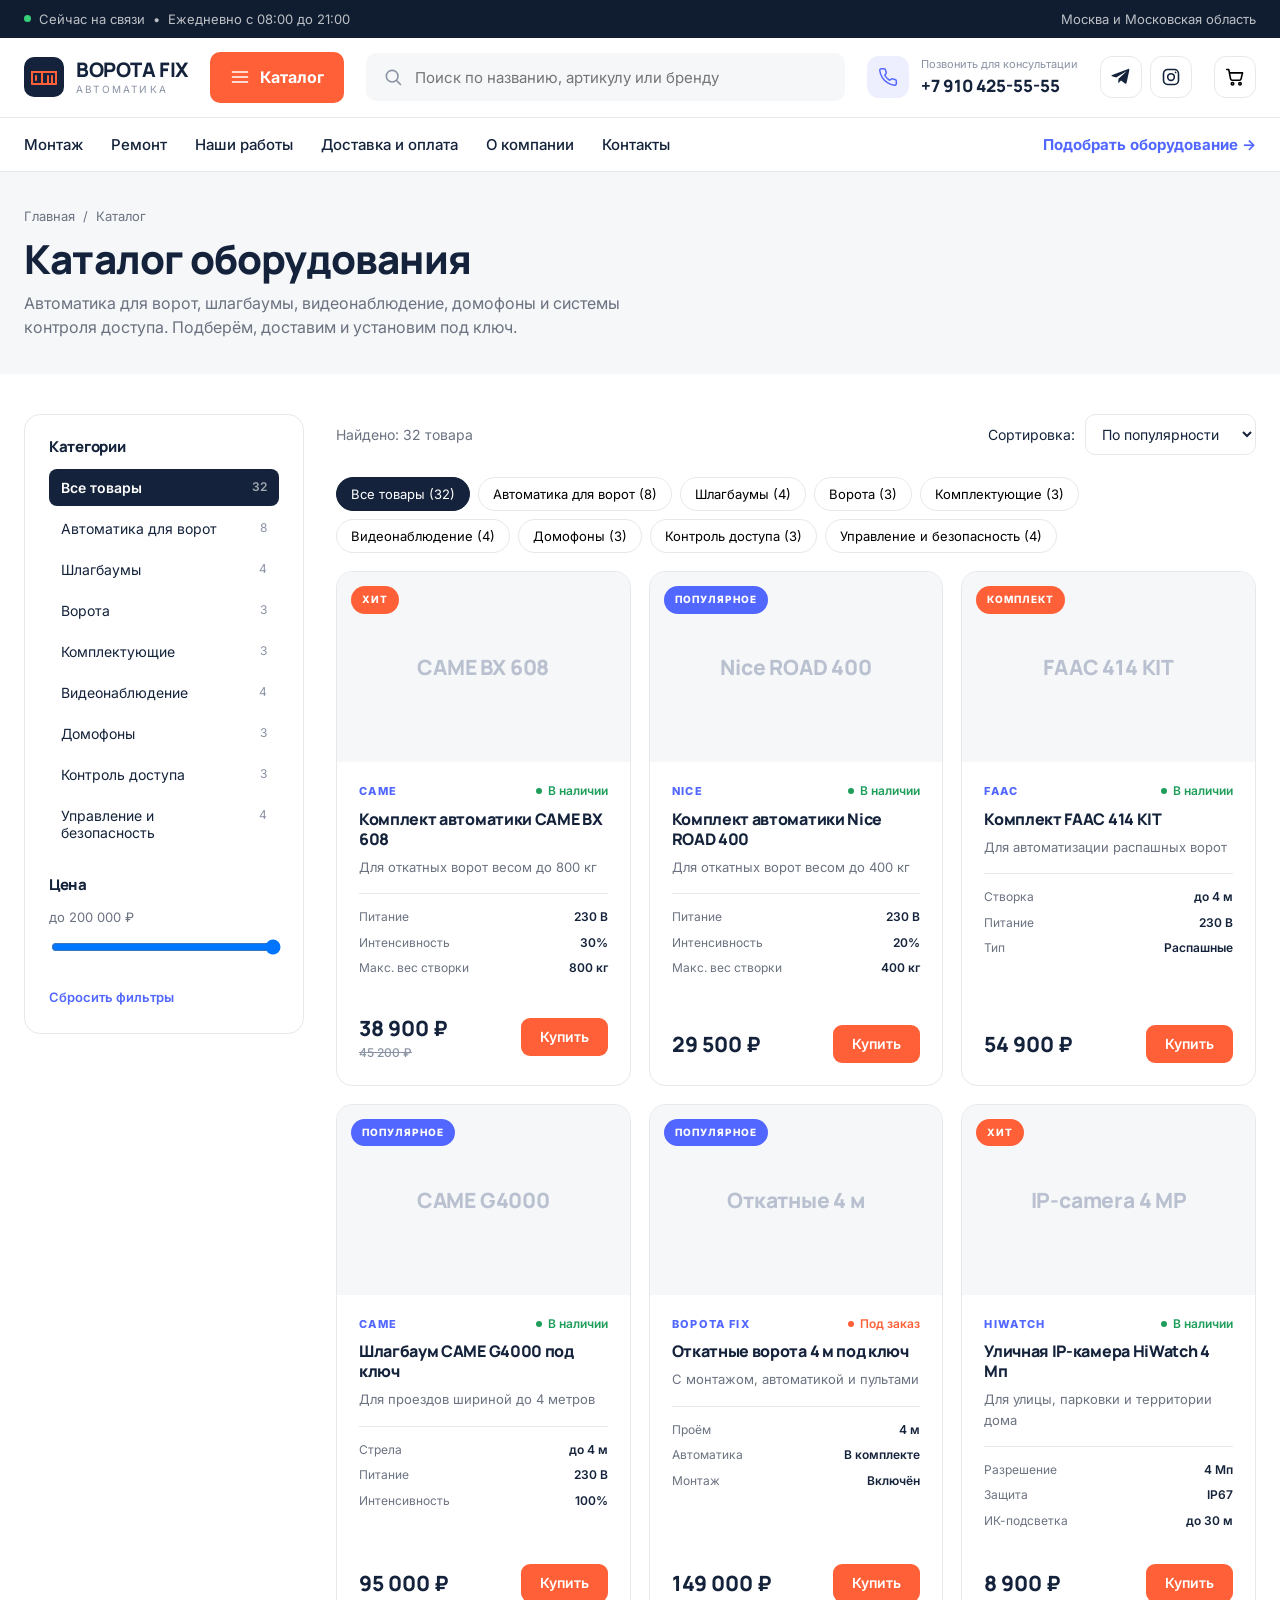
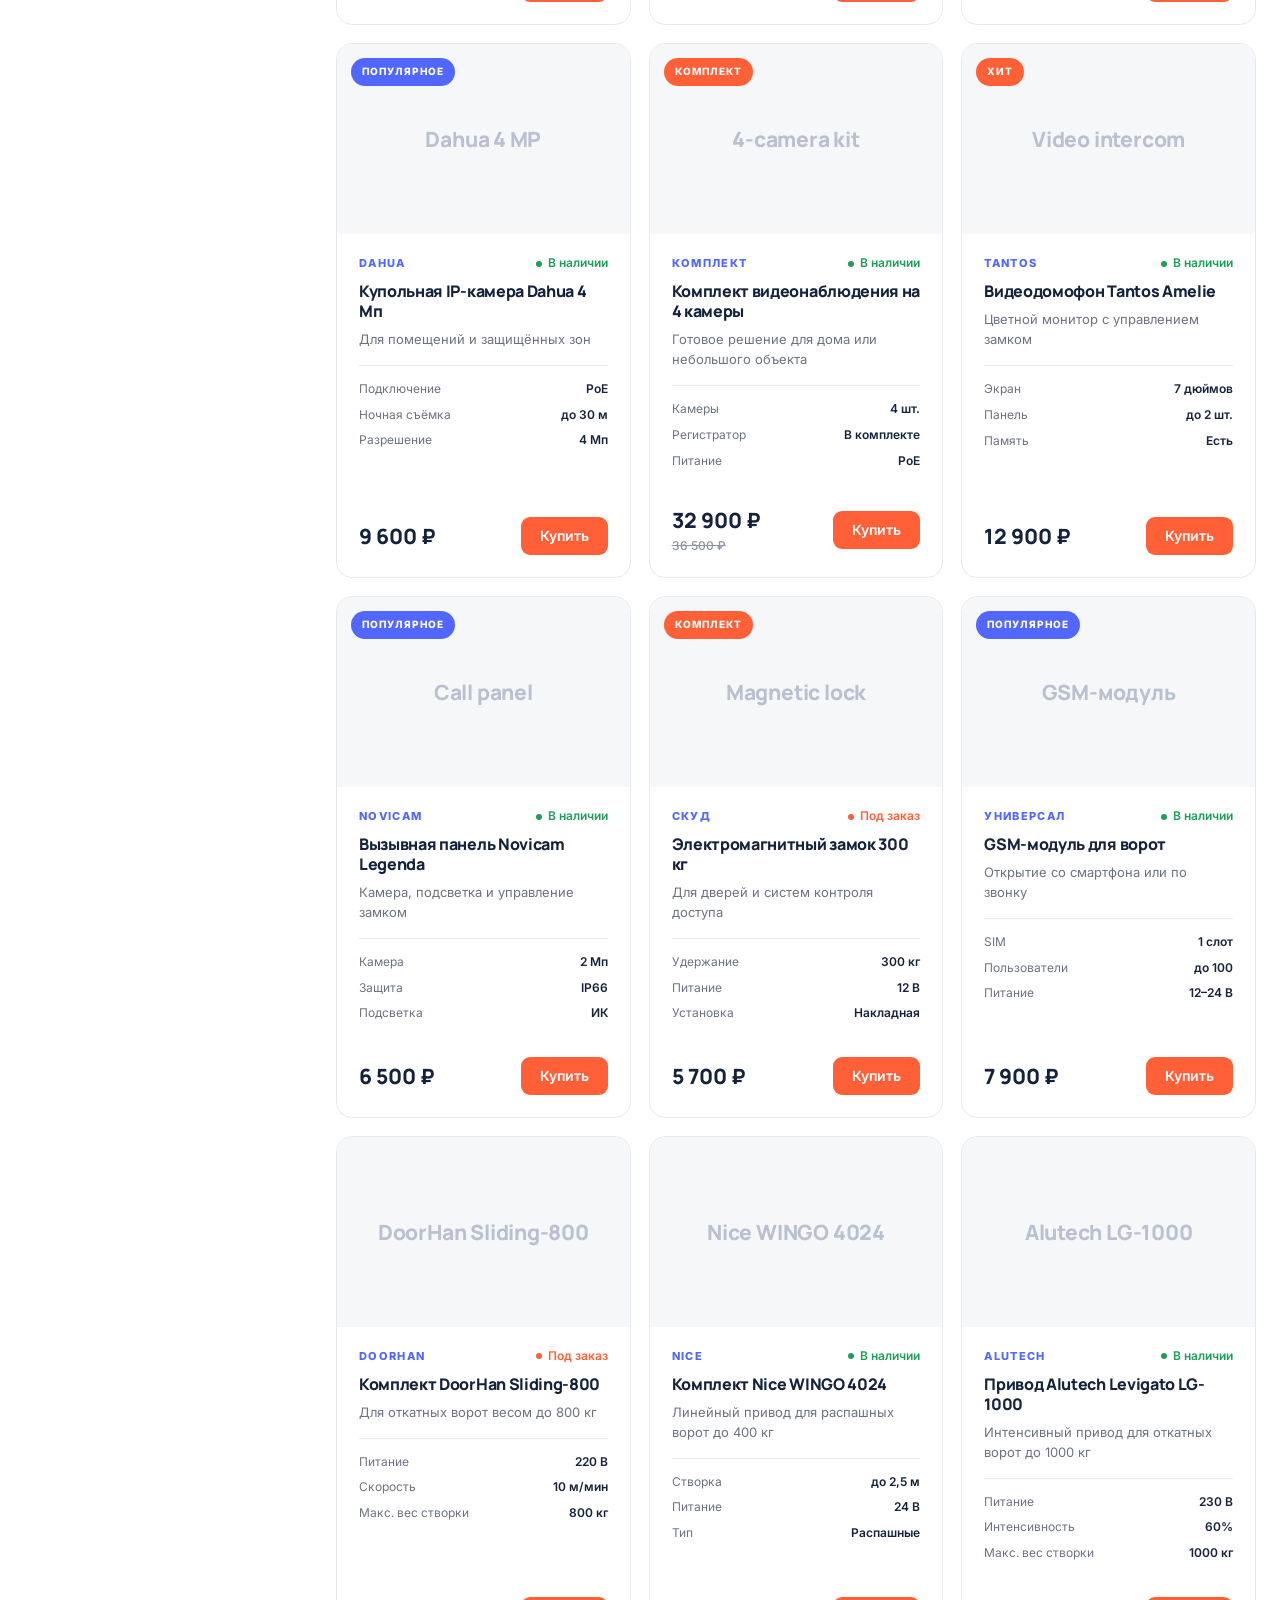
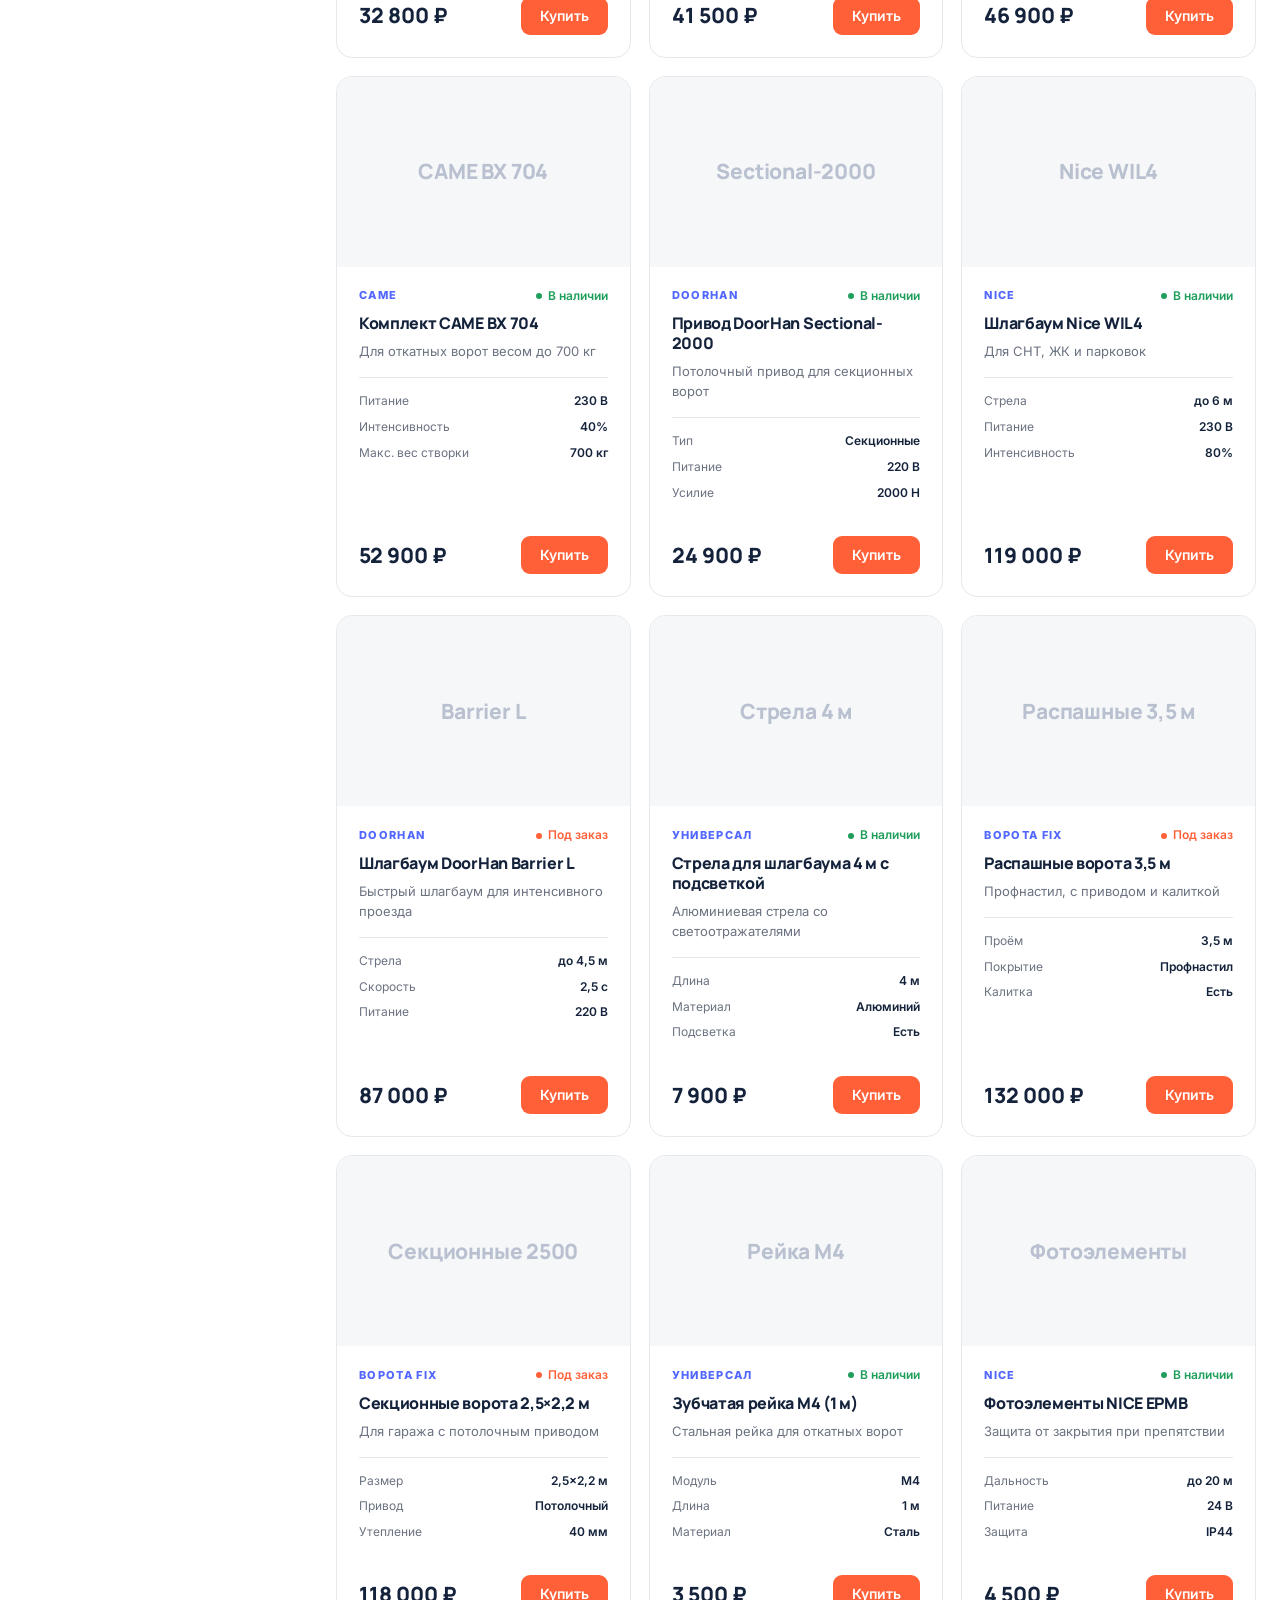
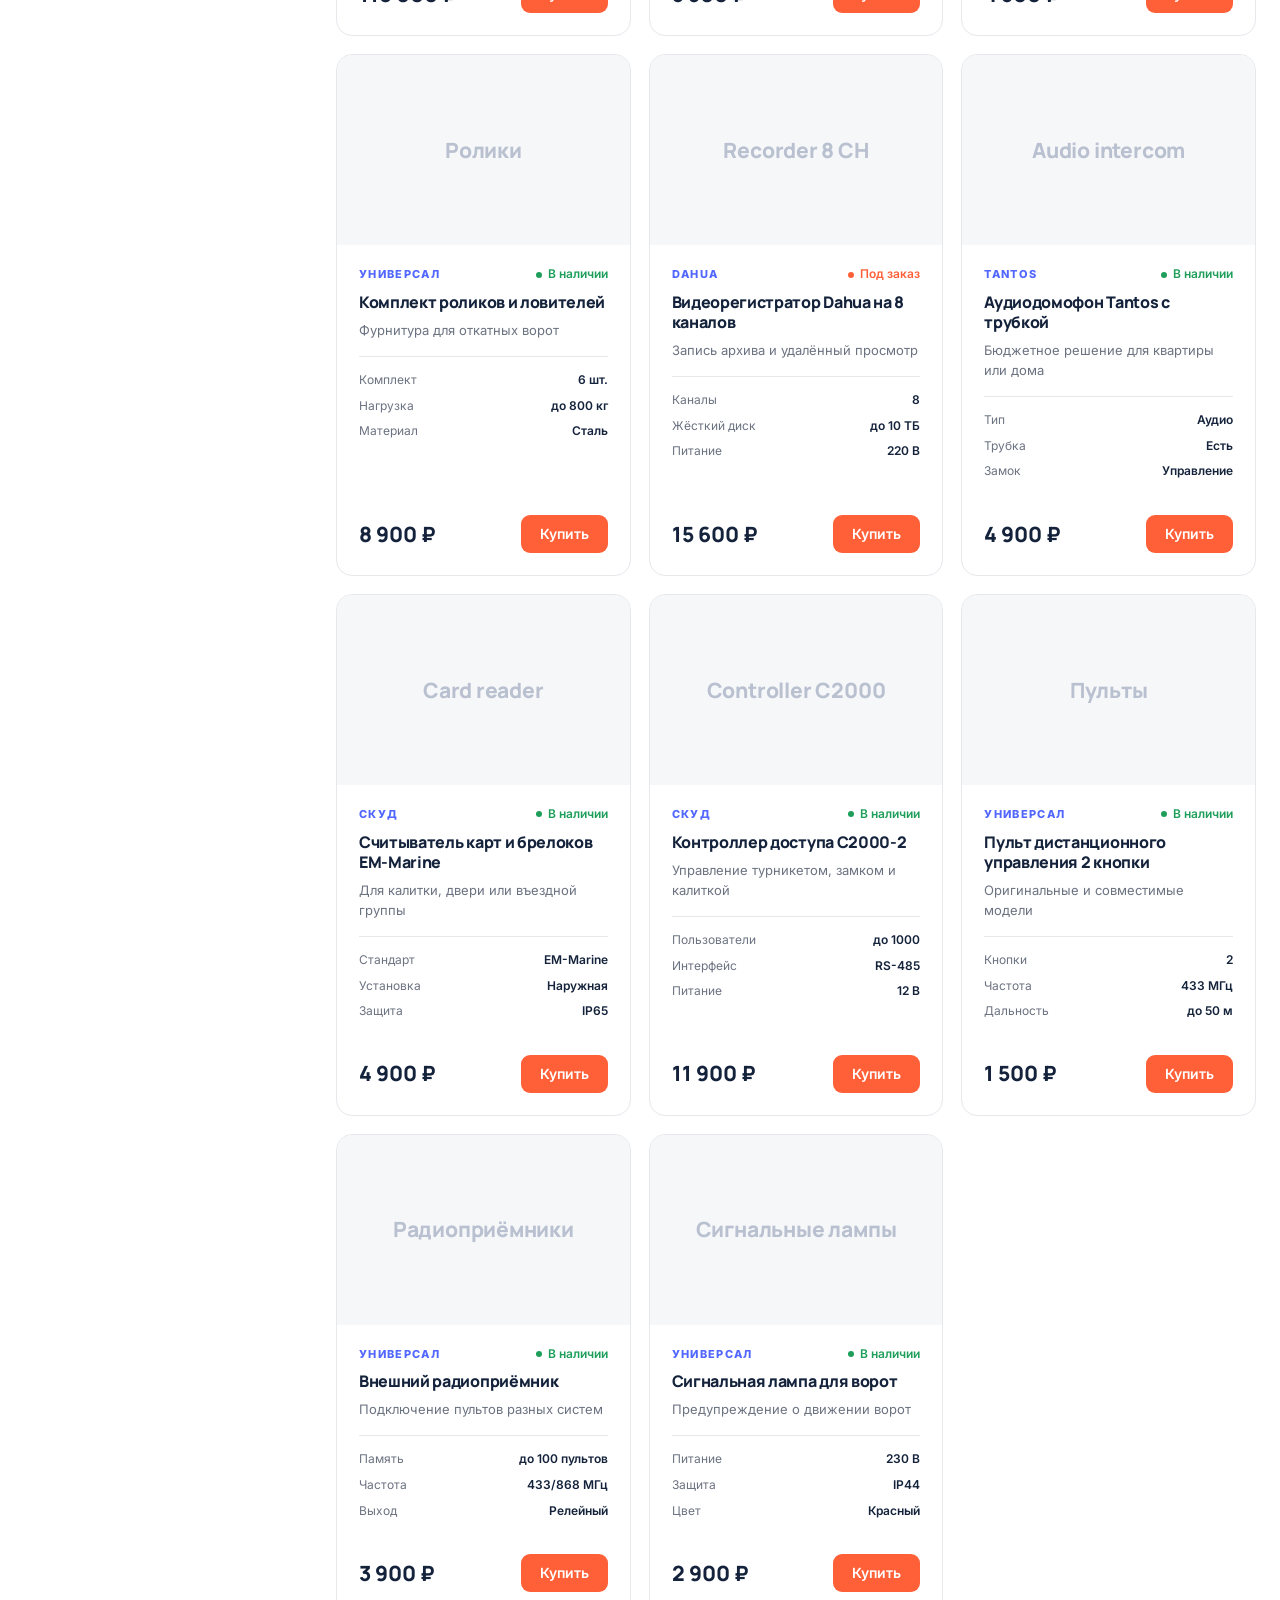
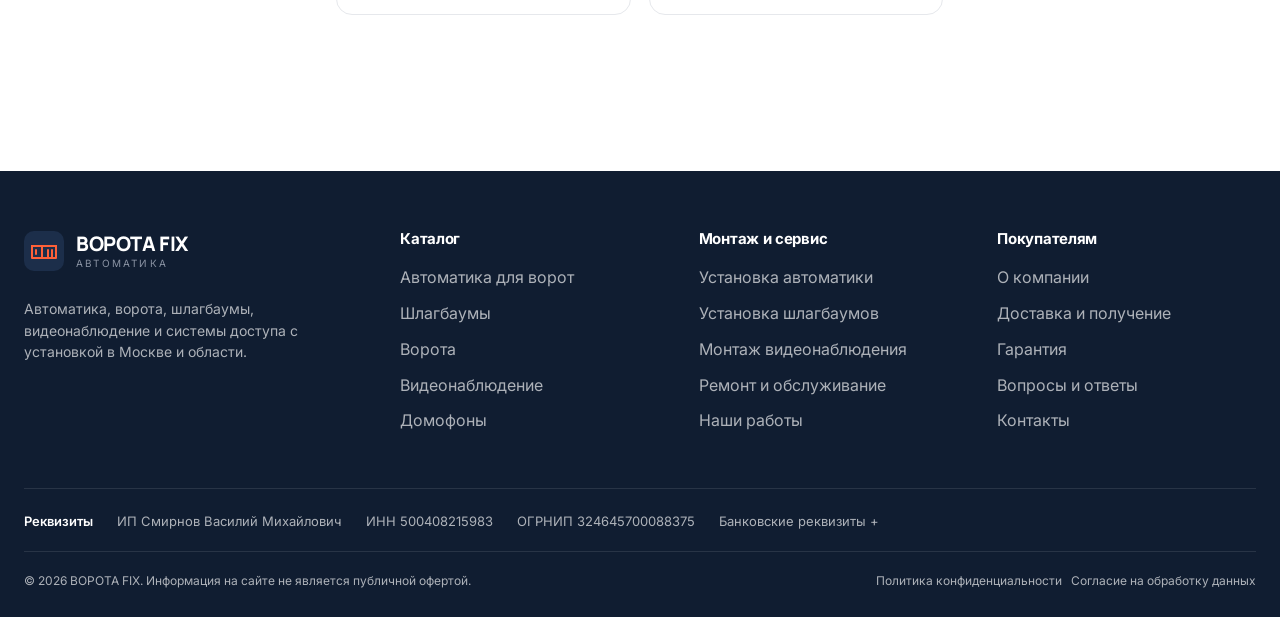
==== catalog.html @ 554cd2ac "ВОРОТА FIX: лендинг, каталог и корзина на HTML/CSS/JS" ====
<!DOCTYPE html>
<html lang="ru">
<head>
  <meta charset="UTF-8">
  <meta name="viewport" content="width=device-width, initial-scale=1">
  <title>Каталог оборудования — ВОРОТА FIX</title>
  <meta name="description" content="Каталог автоматики для ворот, шлагбаумов, видеонаблюдения, домофонов и систем контроля доступа с монтажом в Москве и области.">
  <link rel="preconnect" href="https://fonts.googleapis.com">
  <link rel="stylesheet" href="css/style.css">
</head>
<body data-page="catalog">

  <!-- ======= TOPBAR ======= -->
  <div class="topbar">
    <div class="container topbar__inner">
      <span class="topbar__item"><i class="dot"></i> Сейчас на связи &nbsp;•&nbsp; Ежедневно с 08:00 до 21:00</span>
      <span class="topbar__item">Москва и Московская область</span>
    </div>
  </div>

  <!-- ======= HEADER ======= -->
  <header class="header">
    <div class="container">
      <div class="header__main">
        <button class="burger" id="burger" aria-label="Меню" aria-expanded="false">
          <span></span><span></span><span></span>
        </button>

        <a class="logo" href="index.html">
          <svg class="logo__mark" viewBox="0 0 40 40" fill="none" aria-hidden="true">
            <rect width="40" height="40" rx="10" fill="#14233B"/>
            <path d="M8 27V15h10v12M18 15h14v12M8 27h24M12 19v4M24 19v8M28 19v8" stroke="#FF6038" stroke-width="2" stroke-linecap="round"/>
          </svg>
          <span class="logo__text">
            <span class="logo__name">ВОРОТА FIX</span>
            <span class="logo__sub">автоматика</span>
          </span>
        </a>

        <a class="catalog-btn" href="catalog.html">
          <svg class="icon" viewBox="0 0 24 24" fill="none" stroke="currentColor" stroke-width="2" stroke-linecap="round"><path d="M3 6h18M3 12h18M3 18h18"/></svg>
          Каталог
        </a>

        <form class="search" action="catalog.html" method="get" role="search">
          <svg class="icon" viewBox="0 0 24 24" fill="none" stroke="currentColor" stroke-width="1.9" stroke-linecap="round"><circle cx="11" cy="11" r="7"/><path d="m21 21-4.3-4.3"/></svg>
          <input type="search" name="search" placeholder="Поиск по названию, артикулу или бренду" id="catalog-search" aria-label="Поиск">
        </form>

        <div class="header__phone">
          <span class="header__phone-icon">
            <svg class="icon" viewBox="0 0 24 24" fill="none" stroke="currentColor" stroke-width="1.8" stroke-linecap="round" stroke-linejoin="round"><path d="M22 16.9v3a2 2 0 0 1-2.2 2 19.8 19.8 0 0 1-8.6-3.1 19.5 19.5 0 0 1-6-6A19.8 19.8 0 0 1 2.1 4.2 2 2 0 0 1 4.1 2h3a2 2 0 0 1 2 1.7c.1.9.4 1.8.7 2.6a2 2 0 0 1-.5 2.1L8.1 9.9a16 16 0 0 0 6 6l1.5-1.2a2 2 0 0 1 2.1-.5c.8.3 1.7.6 2.6.7a2 2 0 0 1 1.7 2z"/></svg>
          </span>
          <span>
            <small>Позвонить для консультации</small>
            <a href="tel:+79104255555" data-phone-link data-phone>+7 910 425-55-55</a>
          </span>
        </div>

        <div class="header__socials">
          <a class="social-btn" href="https://t.me/+79104255555" target="_blank" rel="noopener" aria-label="Telegram">
            <svg class="icon" viewBox="0 0 24 24" fill="currentColor"><path d="M21.9 4.3 18.7 19c-.2 1-.9 1.3-1.8.8l-4.9-3.6-2.4 2.3c-.3.3-.5.5-1 .5l.4-5 9.1-8.2c.4-.4-.1-.6-.6-.2L6.2 12.7l-4.9-1.5c-1-.3-1-1 .2-1.5l19.1-7.4c.9-.3 1.6.2 1.3 2z"/></svg>
          </a>
          <a class="social-btn" href="https://instagram.com/" target="_blank" rel="noopener" aria-label="Instagram">
            <svg class="icon" viewBox="0 0 24 24" fill="none" stroke="currentColor" stroke-width="1.9"><rect x="3" y="3" width="18" height="18" rx="5"/><circle cx="12" cy="12" r="4"/><circle cx="17.5" cy="6.5" r="1" fill="currentColor" stroke="none"/></svg>
          </a>
        </div>

        <button class="cart-btn" data-cart-open aria-label="Корзина">
          <svg class="icon" viewBox="0 0 24 24" fill="none" stroke="currentColor" stroke-width="1.9" stroke-linecap="round" stroke-linejoin="round"><circle cx="9" cy="20" r="1.5"/><circle cx="18" cy="20" r="1.5"/><path d="M2 3h2.5l2.2 11.2a2 2 0 0 0 2 1.6h8.6a2 2 0 0 0 2-1.6L21 7H6"/></svg>
          <span class="cart-btn__count" data-cart-count data-empty="true">0</span>
        </button>
      </div>
    </div>

    <nav class="header__nav" id="header-nav">
      <div class="container header__nav-inner">
        <span class="nav-label">Меню</span>
        <ul>
          <li class="nav-catalog"><a href="catalog.html">Каталог</a></li>
          <li><a href="index.html#mount">Монтаж</a></li>
          <li><a href="index.html#mount">Ремонт</a></li>
          <li><a href="index.html#works">Наши работы</a></li>
          <li><a href="index.html#contacts">Доставка и оплата</a></li>
          <li><a href="index.html#why">О компании</a></li>
          <li><a href="index.html#contacts">Контакты</a></li>
        </ul>
        <ul class="nav-cta-wrap"><li><a class="nav-cta" href="index.html#lead">Подобрать оборудование →</a></li></ul>

        <div class="nav-mobile">
          <span class="nav-label">Контакты</span>
          <a class="nav-mobile__phone" href="tel:+79104255555" data-phone-link>
            <svg class="icon" viewBox="0 0 24 24" fill="none" stroke="currentColor" stroke-width="1.8" stroke-linecap="round" stroke-linejoin="round"><path d="M22 16.9v3a2 2 0 0 1-2.2 2 19.8 19.8 0 0 1-8.6-3.1 19.5 19.5 0 0 1-6-6A19.8 19.8 0 0 1 2.1 4.2 2 2 0 0 1 4.1 2h3a2 2 0 0 1 2 1.7c.1.9.4 1.8.7 2.6a2 2 0 0 1-.5 2.1L8.1 9.9a16 16 0 0 0 6 6l1.5-1.2a2 2 0 0 1 2.1-.5c.8.3 1.7.6 2.6.7a2 2 0 0 1 1.7 2z"/></svg>
            <span data-phone>+7 910 425-55-55</span>
          </a>
          <div class="nav-mobile__socials">
            <a class="social-btn" href="https://t.me/+79104255555" target="_blank" rel="noopener" aria-label="Telegram">
              <svg class="icon" viewBox="0 0 24 24" fill="currentColor"><path d="M21.9 4.3 18.7 19c-.2 1-.9 1.3-1.8.8l-4.9-3.6-2.4 2.3c-.3.3-.5.5-1 .5l.4-5 9.1-8.2c.4-.4-.1-.6-.6-.2L6.2 12.7l-4.9-1.5c-1-.3-1-1 .2-1.5l19.1-7.4c.9-.3 1.6.2 1.3 2z"/></svg>
            </a>
            <a class="social-btn" href="https://instagram.com/" target="_blank" rel="noopener" aria-label="Instagram">
              <svg class="icon" viewBox="0 0 24 24" fill="none" stroke="currentColor" stroke-width="1.9"><rect x="3" y="3" width="18" height="18" rx="5"/><circle cx="12" cy="12" r="4"/><circle cx="17.5" cy="6.5" r="1" fill="currentColor" stroke="none"/></svg>
            </a>
          </div>
          <button type="button" class="btn btn--primary btn--block" data-callback>Заказать звонок</button>
        </div>
      </div>
    </nav>
    <div class="nav-backdrop" id="nav-backdrop"></div>
  </header>

  <main>
    <!-- ======= ЗАГОЛОВОК ======= -->
    <div class="page-head">
      <div class="container">
        <nav class="breadcrumbs">
          <a href="index.html">Главная</a> <span>/</span> <span>Каталог</span>
        </nav>
        <h1 id="catalog-title">Каталог оборудования</h1>
        <p>Автоматика для ворот, шлагбаумы, видеонаблюдение, домофоны и системы контроля доступа. Подберём, доставим и установим под ключ.</p>
      </div>
    </div>

    <!-- ======= КАТАЛОГ ======= -->
    <div class="container">
      <div class="catalog-layout">
        <!-- Фильтры -->
        <aside class="filters">
          <h3>Категории</h3>
          <div class="filters__list" id="filters-cats"></div>

          <h3>Цена</h3>
          <div class="filters__price">
            <label id="price-val">до 200 000 ₽</label>
            <input type="range" id="price-range" min="1000" max="200000" step="500" value="200000">
          </div>

          <button class="filters__reset" id="filters-reset">Сбросить фильтры</button>
        </aside>

        <!-- Список -->
        <div>
          <div class="catalog-top">
            <span class="catalog-top__count" id="catalog-count"></span>
            <label class="catalog-top__sort">
              Сортировка:
              <select class="select" id="catalog-sort">
                <option value="popular">По популярности</option>
                <option value="price-asc">Сначала дешёвые</option>
                <option value="price-desc">Сначала дорогие</option>
                <option value="name">По названию</option>
              </select>
            </label>
          </div>

          <div class="chips" id="catalog-chips"></div>

          <div class="catalog-grid" id="catalog-grid"></div>
        </div>
      </div>
    </div>
  </main>

  <!-- ======= FOOTER ======= -->
  <footer class="footer">
    <div class="container">
      <div class="footer__grid">
        <div class="footer__brand">
          <a class="logo" href="index.html">
            <svg class="logo__mark" viewBox="0 0 40 40" fill="none" aria-hidden="true">
              <rect width="40" height="40" rx="10" fill="#1c2e4a"/>
              <path d="M8 27V15h10v12M18 15h14v12M8 27h24M12 19v4M24 19v8M28 19v8" stroke="#FF6038" stroke-width="2" stroke-linecap="round"/>
            </svg>
            <span class="logo__text">
              <span class="logo__name" style="color:#fff">ВОРОТА FIX</span>
              <span class="logo__sub">автоматика</span>
            </span>
          </a>
          <p>Автоматика, ворота, шлагбаумы, видеонаблюдение и системы доступа с установкой в Москве и области.</p>
        </div>
        <div class="footer__col">
          <h4>Каталог</h4>
          <ul>
            <li><a href="catalog.html?cat=avtomatika">Автоматика для ворот</a></li>
            <li><a href="catalog.html?cat=shlagbaumy">Шлагбаумы</a></li>
            <li><a href="catalog.html?cat=vorota">Ворота</a></li>
            <li><a href="catalog.html?cat=videonablyudenie">Видеонаблюдение</a></li>
            <li><a href="catalog.html?cat=domofony">Домофоны</a></li>
          </ul>
        </div>
        <div class="footer__col">
          <h4>Монтаж и сервис</h4>
          <ul>
            <li><a href="index.html#mount">Установка автоматики</a></li>
            <li><a href="index.html#mount">Установка шлагбаумов</a></li>
            <li><a href="index.html#mount">Монтаж видеонаблюдения</a></li>
            <li><a href="index.html#mount">Ремонт и обслуживание</a></li>
            <li><a href="index.html#works">Наши работы</a></li>
          </ul>
        </div>
        <div class="footer__col">
          <h4>Покупателям</h4>
          <ul>
            <li><a href="index.html#why">О компании</a></li>
            <li><a href="index.html#contacts">Доставка и получение</a></li>
            <li><a href="index.html#why">Гарантия</a></li>
            <li><a href="index.html#lead">Вопросы и ответы</a></li>
            <li><a href="index.html#contacts">Контакты</a></li>
          </ul>
        </div>
      </div>
      <div class="footer__legal">
        <span><b>Реквизиты</b></span>
        <span>ИП Смирнов Василий Михайлович</span>
        <span>ИНН 500408215983</span>
        <span>ОГРНИП 324645700088375</span>
        <span>Банковские реквизиты +</span>
      </div>
      <div class="footer__copy">
        <span>© 2026 ВОРОТА FIX. Информация на сайте не является публичной офертой.</span>
        <span><a href="#">Политика конфиденциальности</a> &nbsp; <a href="#">Согласие на обработку данных</a></span>
      </div>
    </div>
  </footer>

  <script src="js/data.js"></script>
  <script src="js/cart.js"></script>
  <script src="js/main.js"></script>
</body>
</html>
---- css/style.css ----
/* =========================================================
   ВОРОТА FIX — стили
   Палитра снята с макета Figma:
   orange #FF6038 · navy #14233B · indigo #5267FF · bg #F6F7F9
   ========================================================= */

@import url("https://fonts.googleapis.com/css2?family=Inter:wght@400;500;600;700&family=Manrope:wght@500;600;700;800&display=swap");

:root {
  --orange: #ff6038;
  --orange-d: #e84a22;
  --orange-l: #ffe7df;
  --navy: #14233b;
  --navy-900: #101d31;
  --navy-700: #1c2e4a;
  --indigo: #5267ff;
  --indigo-l: #edefff;
  --periwinkle: #aab4e8;
  --periwinkle-l: #f0f1ff;
  --bg: #f6f7f9;
  --white: #fff;
  --text: #14233b;
  --muted: #6b7280;
  --muted-2: #8a93a3;
  --border: #e6e8ec;
  --green: #1e9e5a;
  --green-l: #e4f5ec;

  --r-sm: 10px;
  --r: 16px;
  --r-lg: 24px;
  --r-pill: 999px;

  --shadow: 0 10px 34px rgba(20, 35, 59, 0.07);
  --shadow-lg: 0 24px 60px rgba(20, 35, 59, 0.14);
  --container: 1280px;

  --font-head: "Manrope", "Inter", system-ui, -apple-system, "Segoe UI", Roboto, Arial, sans-serif;
  --font-body: "Inter", system-ui, -apple-system, "Segoe UI", Roboto, Arial, sans-serif;
}

*,
*::before,
*::after { box-sizing: border-box; }

html { scroll-behavior: smooth; }

body {
  margin: 0;
  font-family: var(--font-body);
  font-size: 16px;
  line-height: 1.55;
  color: var(--text);
  background: var(--white);
  -webkit-font-smoothing: antialiased;
  overflow-x: clip;
}

img { max-width: 100%; display: block; }
a { color: inherit; text-decoration: none; }
button { font-family: inherit; cursor: pointer; }
h1, h2, h3, h4 {
  font-family: var(--font-head);
  font-weight: 800;
  line-height: 1.06;
  letter-spacing: -0.02em;
  margin: 0;
}
p { margin: 0; }
ul { margin: 0; padding: 0; list-style: none; }

.container {
  width: 100%;
  max-width: var(--container);
  margin: 0 auto;
  padding: 0 24px;
}

.muted { color: var(--muted); }

/* ---------- Кнопки ---------- */
.btn {
  display: inline-flex;
  align-items: center;
  justify-content: center;
  gap: 10px;
  font-family: var(--font-body);
  font-weight: 600;
  font-size: 15px;
  line-height: 1;
  padding: 15px 24px;
  border: 1px solid transparent;
  border-radius: var(--r-sm);
  background: none;
  color: var(--text);
  transition: background 0.18s ease, color 0.18s ease, border-color 0.18s ease, transform 0.18s ease;
  white-space: nowrap;
}
.btn:active { transform: translateY(1px); }
.btn--primary { background: var(--orange); color: #fff; }
.btn--primary:hover { background: var(--orange-d); }
.btn--ghost { background: #fff; border-color: var(--border); color: var(--text); }
.btn--ghost:hover { border-color: var(--navy); }
.btn--dark { background: var(--navy); color: #fff; }
.btn--dark:hover { background: var(--navy-700); }
.btn--outline { border-color: var(--border); color: var(--text); background: #fff; }
.btn--outline:hover { border-color: var(--orange); color: var(--orange); }
.btn--sm { padding: 11px 18px; font-size: 14px; border-radius: 9px; }
.btn--lg { padding: 18px 30px; font-size: 16px; }
.btn--block { width: 100%; }
.btn__arrow { transition: transform 0.18s ease; }
.btn:hover .btn__arrow { transform: translateX(4px); }

/* ---------- Метки/заголовки секций ---------- */
.label {
  display: inline-flex;
  align-items: center;
  gap: 10px;
  font-size: 12px;
  font-weight: 700;
  letter-spacing: 0.14em;
  text-transform: uppercase;
  color: var(--orange);
}
.label::before {
  content: "";
  width: 22px;
  height: 2px;
  background: var(--orange);
  border-radius: 2px;
}

.section { padding: 76px 0; }
.section--tight { padding: 56px 0; }
.section--bg { background: var(--bg); }

.section__head {
  display: flex;
  align-items: flex-end;
  justify-content: space-between;
  gap: 32px;
  margin-bottom: 40px;
}
.section__title { font-size: 46px; margin-top: 16px; max-width: 720px; }
.section__side { max-width: 380px; color: var(--muted); font-size: 15px; }
.section__link {
  display: inline-flex;
  align-items: center;
  gap: 8px;
  color: var(--indigo);
  font-weight: 700;
  font-size: 15px;
}
.section__link:hover { color: var(--orange); }

/* ---------- Иконки ---------- */
.icon { width: 20px; height: 20px; flex: none; }

/* =========================================================
   HEADER
   ========================================================= */
.topbar {
  background: var(--navy-900);
  color: rgba(255, 255, 255, 0.72);
  font-size: 13px;
}
.topbar__inner {
  display: flex;
  align-items: center;
  justify-content: space-between;
  height: 38px;
}
.topbar__item { display: inline-flex; align-items: center; gap: 8px; }
.dot { width: 7px; height: 7px; border-radius: 50%; background: #38d17a; }

.header {
  position: sticky;
  top: 0;
  z-index: 60;
  background: #fff;
  border-bottom: 1px solid var(--border);
}
.header__main {
  display: flex;
  align-items: center;
  gap: 22px;
  padding: 14px 0;
}
.logo { display: inline-flex; align-items: center; gap: 12px; }
.logo__mark { width: 40px; height: 40px; flex: none; }
.logo__text { display: flex; flex-direction: column; line-height: 1; }
.logo__name { font-family: var(--font-head); font-weight: 800; font-size: 20px; letter-spacing: -0.02em; }
.logo__sub { font-size: 10px; letter-spacing: 0.22em; text-transform: uppercase; color: var(--muted-2); margin-top: 4px; }

.catalog-btn {
  display: inline-flex;
  align-items: center;
  gap: 10px;
  background: var(--orange);
  color: #fff;
  font-weight: 700;
  border: none;
  border-radius: var(--r-sm);
  padding: 13px 20px;
}
.catalog-btn:hover { background: var(--orange-d); }

.search {
  flex: 1;
  display: flex;
  align-items: center;
  gap: 10px;
  min-width: 0;
  background: var(--bg);
  border: 1px solid transparent;
  border-radius: var(--r-sm);
  padding: 0 16px;
  height: 48px;
}
.search:focus-within { border-color: var(--border); background: #fff; }
.search input {
  flex: 1;
  border: none;
  outline: none;
  background: none;
  font-family: inherit;
  font-size: 15px;
  color: var(--text);
  min-width: 0;
}
.search svg { color: var(--muted-2); }

.header__phone { display: flex; align-items: center; gap: 12px; white-space: nowrap; }
.header__phone-icon {
  width: 42px; height: 42px; border-radius: 12px;
  display: grid; place-items: center;
  background: var(--indigo-l); color: var(--indigo);
  flex: none;
}
.header__phone small { display: block; font-size: 11px; color: var(--muted-2); }
.header__phone a { font-family: var(--font-head); font-weight: 800; font-size: 17px; }

.header__socials { display: flex; gap: 8px; }
.social-btn {
  width: 42px; height: 42px; border-radius: 12px;
  display: grid; place-items: center;
  border: 1px solid var(--border);
  color: var(--navy);
  transition: 0.18s;
}
.social-btn:hover { border-color: var(--orange); color: var(--orange); }

.header__nav {
  display: flex;
  align-items: center;
  justify-content: space-between;
  border-top: 1px solid var(--border);
}
.header__nav ul { display: flex; gap: 28px; }
.header__nav a { font-size: 15px; font-weight: 500; padding: 15px 0; display: inline-block; }
.header__nav a:hover { color: var(--orange); }
.header__nav-inner { display: flex; justify-content: space-between; align-items: center; width: 100%; }
.header__nav .nav-cta { color: var(--indigo); font-weight: 700; }
.header__nav .nav-catalog { display: none; }
.nav-mobile { display: none; }
.nav-label { display: none; }
.nav-backdrop { display: none; }

.burger { display: none; }

/* =========================================================
   HERO
   ========================================================= */
.hero {
  position: relative;
  background: var(--bg);
  overflow: hidden;
}
.hero__inner {
  position: relative;
  overflow: hidden;
  border-radius: var(--r-lg);
  margin-top: 28px;
  background: linear-gradient(115deg, #eef1f8 0%, #e9edf7 55%, #eef1fb 100%);
}
.hero__track {
  display: flex;
  transition: transform 0.55s cubic-bezier(0.4, 0, 0.2, 1);
  will-change: transform;
}
.hero__slide {
  flex: 0 0 100%;
  min-width: 100%;
  display: grid;
  grid-template-columns: 1.05fr 1fr;
  gap: 40px;
  align-items: center;
  padding: 52px 78px 66px;
}
.hero__nav {
  position: absolute;
  top: 50%;
  transform: translateY(-50%);
  width: 46px;
  height: 46px;
  border-radius: 50%;
  border: 1px solid var(--border);
  background: #fff;
  color: var(--navy);
  display: grid;
  place-items: center;
  box-shadow: var(--shadow);
  z-index: 5;
  transition: background 0.18s ease, color 0.18s ease, border-color 0.18s ease;
}
.hero__nav:hover { background: var(--navy); color: #fff; border-color: var(--navy); }
.hero__nav--prev { left: 18px; }
.hero__nav--next { right: 18px; }
.hero__title { font-size: 58px; margin: 20px 0 18px; }
.hero__sub { color: var(--muted); font-size: 17px; max-width: 460px; }
.hero__price { display: flex; align-items: baseline; gap: 14px; margin: 26px 0; }
.hero__price b { font-family: var(--font-head); font-weight: 800; font-size: 34px; color: var(--orange); }
.hero__price span { font-size: 13px; color: var(--muted); }
.hero__actions { display: flex; gap: 14px; flex-wrap: wrap; }

.hero__media { position: relative; display: grid; place-items: center; min-height: 360px; }
.hero__badge {
  position: absolute;
  top: 6px; left: 6px;
  background: #fff;
  border-radius: var(--r-sm);
  padding: 12px 18px;
  box-shadow: var(--shadow);
  font-size: 12px;
  color: var(--muted-2);
  text-transform: uppercase;
  letter-spacing: 0.08em;
}
.hero__badge b { display: block; font-family: var(--font-head); font-weight: 800; font-size: 24px; color: var(--indigo); letter-spacing: -0.02em; }

.hero__art {
  width: 100%;
  max-width: 460px;
  aspect-ratio: 4 / 3;
  border-radius: var(--r-lg);
  background:
    radial-gradient(120% 120% at 70% 30%, #ffffff 0%, #e6e9f5 60%, #dde2f2 100%);
  display: grid;
  place-items: center;
  box-shadow: inset 0 0 0 1px rgba(255, 255, 255, 0.6);
}
.hero__art svg { width: 78%; height: auto; }

.hero__dots { position: absolute; bottom: 26px; left: 78px; display: flex; gap: 7px; z-index: 5; }
.hero__dots button {
  width: 26px;
  height: 4px;
  padding: 0;
  border: none;
  border-radius: 4px;
  background: #c9cfe0;
  transition: background 0.2s ease, width 0.2s ease;
}
.hero__dots button.is-active { background: var(--orange); width: 36px; }

.hero__features {
  display: grid;
  grid-template-columns: repeat(4, 1fr);
  gap: 0;
  margin-top: 20px;
}
.hero__feature {
  display: flex;
  align-items: center;
  gap: 16px;
  padding: 24px 26px;
  background: #fff;
  border: 1px solid var(--border);
}
.hero__feature:first-child { border-radius: var(--r) 0 0 var(--r); }
.hero__feature:last-child { border-radius: 0 var(--r) var(--r) 0; }
.hero__feature + .hero__feature { border-left: none; }
.hero__feature-icon {
  width: 46px; height: 46px; border-radius: 50%;
  background: var(--indigo-l); color: var(--indigo);
  display: grid; place-items: center; flex: none;
}
.hero__feature h3 { font-size: 16px; font-weight: 800; }
.hero__feature p { font-size: 13px; color: var(--muted); margin-top: 3px; }

/* =========================================================
   КАТЕГОРИИ
   ========================================================= */
.cats-grid {
  display: grid;
  grid-template-columns: repeat(4, 1fr);
  gap: 18px;
}
.cat {
  position: relative;
  overflow: hidden;
  min-height: 176px;
  padding: 26px;
  border: 1px solid var(--border);
  border-radius: var(--r);
  background: #fff;
  display: flex;
  flex-direction: column;
  transition: 0.2s;
}
.cat:hover { border-color: var(--navy); box-shadow: var(--shadow); transform: translateY(-2px); }
.cat h3 { font-size: 19px; line-height: 1.15; max-width: 200px; }
.cat p { font-size: 13px; color: var(--muted); margin-top: 8px; max-width: 190px; }
.cat__link {
  margin-top: auto;
  padding-top: 22px;
  font-size: 12px;
  font-weight: 700;
  color: var(--indigo);
  display: inline-flex;
  gap: 6px;
  align-items: center;
}
.cat__ghost {
  position: absolute;
  right: -8px;
  bottom: -14px;
  font-family: var(--font-head);
  font-weight: 800;
  font-size: 34px;
  letter-spacing: -0.03em;
  white-space: nowrap;
  pointer-events: none;
}
.cat__ghost--indigo { color: #d9deff; }
.cat__ghost--orange { color: #ffd9cd; }
.cat__ghost--peri { color: #dfe3ff; }
.cat__circle {
  position: absolute;
  width: 120px; height: 120px;
  border-radius: 50%;
  right: -20px; bottom: -30px;
}
.cat__circle--indigo { background: #e6e9ff; }
.cat__circle--orange { background: #fff0ea; }
.cat__circle--peri { background: #eef0ff; }

/* =========================================================
   ТОВАРЫ
   ========================================================= */
.products-grid {
  display: grid;
  grid-template-columns: repeat(4, 1fr);
  gap: 18px;
}
.product {
  display: flex;
  flex-direction: column;
  border: 1px solid var(--border);
  border-radius: var(--r);
  background: #fff;
  overflow: hidden;
  transition: 0.2s;
}
.product:hover { box-shadow: var(--shadow); transform: translateY(-2px); }
.product__media {
  position: relative;
  padding: 22px;
  min-height: 190px;
  background: var(--bg);
  display: grid;
  place-items: center;
}
.badge {
  position: absolute;
  top: 14px; left: 14px;
  font-size: 10px;
  font-weight: 800;
  letter-spacing: 0.1em;
  text-transform: uppercase;
  padding: 6px 11px;
  border-radius: var(--r-pill);
  color: #fff;
}
.badge--hit { background: var(--orange); }
.badge--popular { background: var(--indigo); }
.badge--kit { background: var(--orange); }
.product__ph {
  font-family: var(--font-head);
  font-weight: 800;
  font-size: 21px;
  color: #b9c0cf;
  text-align: center;
  letter-spacing: -0.01em;
}
.product__body { padding: 20px 22px 22px; display: flex; flex-direction: column; flex: 1; }
.product__meta {
  display: flex;
  align-items: center;
  justify-content: space-between;
  gap: 10px;
  margin-bottom: 8px;
}
.product__brand { font-size: 11px; font-weight: 800; letter-spacing: 0.12em; text-transform: uppercase; color: var(--indigo); }
.stock { display: inline-flex; align-items: center; gap: 6px; font-size: 12px; font-weight: 600; }
.stock::before { content: ""; width: 6px; height: 6px; border-radius: 50%; }
.stock--in { color: var(--green); }
.stock--in::before { background: var(--green); }
.stock--order { color: var(--orange); }
.stock--order::before { background: var(--orange); }
.product__name { font-size: 16px; font-weight: 800; line-height: 1.25; }
.product__desc { font-size: 13px; color: var(--muted); margin-top: 8px; }
.product__specs {
  margin-top: 16px;
  padding-top: 14px;
  border-top: 1px solid var(--border);
  display: grid;
  gap: 7px;
}
.product__specs div { display: flex; justify-content: space-between; gap: 12px; font-size: 12px; }
.product__specs dt { color: var(--muted); }
.product__specs dd { margin: 0; font-weight: 600; }
.product__foot {
  margin-top: auto;
  padding-top: 18px;
  display: flex;
  align-items: center;
  justify-content: space-between;
  gap: 12px;
}
.product__price { font-family: var(--font-head); font-weight: 800; font-size: 21px; }
.product__price s { display: block; font-family: var(--font-body); font-weight: 500; font-size: 12px; color: var(--muted-2); }

/* CTA-полоса */
.cta-strip {
  display: flex;
  align-items: center;
  gap: 20px;
  padding: 20px 26px;
  border: 1px solid var(--border);
  border-left: 4px solid var(--orange);
  border-radius: var(--r);
  background: #fff;
  margin-top: 22px;
}
.cta-strip__icon {
  width: 46px; height: 46px; border-radius: 50%;
  background: var(--indigo-l); color: var(--indigo);
  display: grid; place-items: center; flex: none;
}
.cta-strip h3 { font-size: 16px; font-weight: 800; }
.cta-strip p { font-size: 13px; color: var(--muted); margin-top: 2px; }
.cta-strip .btn { margin-left: auto; }

/* =========================================================
   ТЁМНЫЕ СЕКЦИИ
   ========================================================= */
.dark-block {
  background: var(--navy);
  color: #fff;
  border-radius: var(--r-lg);
  padding: 56px;
}
.dark-block .label { color: #ffb59f; }
.dark-block .label::before { background: #ffb59f; }
.dark-block__grid { display: grid; grid-template-columns: 1fr 1.15fr; gap: 48px; align-items: center; }
.dark-block__title { font-size: 44px; }
.dark-block__text { color: rgba(255, 255, 255, 0.7); margin: 18px 0 26px; max-width: 420px; }

.mount-grid { display: grid; grid-template-columns: repeat(3, 1fr); gap: 16px; }
.mount-card {
  border: 1px solid rgba(255, 255, 255, 0.14);
  border-radius: var(--r);
  padding: 20px 22px 22px;
  background: rgba(255, 255, 255, 0.02);
}
.mount-card__num { font-size: 12px; color: rgba(255, 255, 255, 0.45); }
.mount-card__art { height: 80px; display: grid; place-items: center; margin: 6px 0; color: #9fb0cc; }
.mount-card h3 { font-size: 17px; }
.mount-card p { font-size: 13px; color: rgba(255, 255, 255, 0.6); margin-top: 4px; }
.mount-card__price {
  margin-top: 16px;
  display: flex;
  align-items: center;
  justify-content: space-between;
  font-family: var(--font-head);
  font-weight: 800;
  color: var(--orange);
}
.mount-card__price .icon { color: var(--orange); }
.dark-note {
  margin-top: 26px;
  padding-top: 22px;
  border-top: 1px solid rgba(255, 255, 255, 0.12);
  font-size: 13px;
  color: rgba(255, 255, 255, 0.55);
  display: flex;
  gap: 10px;
  align-items: flex-start;
}
.dark-note b { color: #fff; font-weight: 600; }

/* =========================================================
   ТИПЫ ВОРОТ
   ========================================================= */
.gate-grid { display: grid; grid-template-columns: repeat(3, 1fr); gap: 18px; }
.gate-card {
  display: flex;
  flex-direction: column;
  border: 1px solid var(--border);
  border-radius: var(--r);
  padding: 26px;
  background: #fff;
}
.gate-card__media {
  height: 150px;
  border-radius: var(--r-sm);
  background: var(--bg);
  display: grid;
  place-items: center;
  color: #9aa6bd;
  margin-bottom: 20px;
}
.gate-card__tag {
  display: inline-block;
  align-self: flex-start;
  font-size: 12px;
  font-weight: 700;
  background: var(--navy);
  color: #fff;
  padding: 7px 12px;
  border-radius: var(--r-pill);
  margin-bottom: 14px;
}
.gate-card__head { display: flex; align-items: baseline; justify-content: space-between; gap: 10px; }
.gate-card__head span { font-size: 12px; color: var(--muted-2); }
.gate-card h3 { font-size: 22px; }
.gate-card p { font-size: 14px; color: var(--muted); margin-top: 12px; }
.gate-card__points { margin-top: 16px; padding-top: 16px; border-top: 1px solid var(--border); display: grid; gap: 8px; }
.gate-card__points li { position: relative; padding-left: 18px; font-size: 13px; }
.gate-card__points li::before { content: ""; position: absolute; left: 0; top: 7px; width: 7px; height: 7px; border-radius: 50%; background: var(--indigo); }
.gate-card__foot { margin-top: 20px; display: flex; align-items: center; justify-content: space-between; gap: 12px; }

/* =========================================================
   ШЛАГБАУМ (split)
   ========================================================= */
.split {
  display: grid;
  grid-template-columns: 1fr 1fr;
  background: var(--navy);
  color: #fff;
  border-radius: var(--r-lg);
  overflow: hidden;
}
.split__body { padding: 56px; }
.split__media {
  position: relative;
  background: linear-gradient(160deg, #eef1f7, #dfe4f0);
  display: grid;
  place-items: center;
  min-height: 380px;
}
.split__media svg { width: 82%; height: auto; }
.split__tag {
  position: absolute;
  top: 22px; right: 22px;
  background: var(--navy);
  color: #fff;
  font-size: 12px;
  font-weight: 600;
  padding: 9px 14px;
  border-radius: var(--r-pill);
}
.split__features { display: flex; gap: 10px; flex-wrap: wrap; margin: 24px 0; }
.chip {
  display: inline-flex;
  align-items: center;
  gap: 9px;
  border: 1px solid rgba(255, 255, 255, 0.16);
  border-radius: var(--r-sm);
  padding: 10px 14px;
  font-size: 13px;
}
.chip small { display: block; color: rgba(255, 255, 255, 0.5); font-size: 11px; }
.split__price { font-family: var(--font-head); font-weight: 800; font-size: 34px; }
.split__price small { display: block; font-family: var(--font-body); font-weight: 500; font-size: 13px; color: rgba(255, 255, 255, 0.55); }
.split__actions { display: flex; gap: 14px; margin-top: 20px; flex-wrap: wrap; }

/* =========================================================
   УПРАВЛЕНИЕ / БЕЗОПАСНОСТЬ
   ========================================================= */
.sec-grid { display: grid; grid-template-columns: repeat(5, 1fr); border: 1px solid var(--border); border-radius: var(--r); overflow: hidden; background: #fff; }
.sec-item { padding: 24px; display: flex; flex-direction: column; gap: 8px; }
.sec-item + .sec-item { border-left: 1px solid var(--border); }
.sec-item__num { font-size: 12px; color: var(--muted-2); }
.sec-item h3 { font-size: 17px; margin-top: 40px; }
.sec-item p { font-size: 13px; color: var(--muted); flex: 1; }
.sec-item__price { font-family: var(--font-head); font-weight: 800; font-size: 18px; }
.sec-item__price .icon { color: var(--orange); }
.sec-item__foot { display: flex; align-items: center; justify-content: space-between; }

.notify {
  margin-top: 22px;
  background: var(--navy);
  color: #fff;
  border-radius: var(--r);
  padding: 24px 30px;
  display: flex;
  align-items: center;
  gap: 26px;
}
.notify__icon { width: 66px; height: 66px; border-radius: 50%; background: rgba(82, 103, 255, 0.35); display: grid; place-items: center; flex: none; color: #fff; }
.notify__title { font-family: var(--font-head); font-weight: 800; font-size: 22px; }
.notify__text { color: rgba(255, 255, 255, 0.65); font-size: 13px; margin-top: 4px; }
.notify__list { display: grid; gap: 7px; margin-left: auto; }
.notify__list li { display: flex; gap: 9px; align-items: center; font-size: 13px; color: rgba(255, 255, 255, 0.85); }
.notify__list .icon { color: #38d17a; width: 15px; height: 15px; }
.notify__cta { text-align: right; }
.notify__cta small { display: block; font-size: 12px; color: rgba(255, 255, 255, 0.5); }
.notify__cta b { font-family: var(--font-head); font-weight: 800; font-size: 22px; display: block; margin-bottom: 10px; }

/* =========================================================
   БРЕНДЫ
   ========================================================= */
.brands-grid { display: grid; grid-template-columns: repeat(5, 1fr); border: 1px solid var(--border); border-radius: var(--r); overflow: hidden; background: #fff; }
.brand {
  padding: 24px;
  display: flex;
  flex-direction: column;
  gap: 8px;
  transition: 0.18s;
}
.brand + .brand { border-left: 1px solid var(--border); }
.brand:hover { background: var(--bg); }
.brand__num { font-size: 12px; color: var(--muted-2); }
.brand__logo { font-family: var(--font-head); font-weight: 800; font-size: 26px; margin-top: 46px; }
.brand p { font-size: 13px; color: var(--muted); flex: 1; }
.brand__link { font-size: 12px; font-weight: 700; color: var(--indigo); display: inline-flex; gap: 6px; align-items: center; }

/* =========================================================
   ФОРМА ПОДБОРА
   ========================================================= */
.lead {
  display: grid;
  grid-template-columns: 1fr 1.05fr;
  gap: 48px;
  align-items: start;
}
.lead__title { font-size: 46px; margin-top: 16px; }
.lead__text { color: var(--muted); margin: 18px 0 26px; max-width: 420px; }
.lead__points { display: grid; gap: 18px; }
.lead__point { display: flex; gap: 14px; }
.lead__point-icon { width: 46px; height: 46px; border-radius: 12px; background: var(--indigo-l); color: var(--indigo); display: grid; place-items: center; flex: none; }
.lead__point h3 { font-size: 16px; }
.lead__point p { font-size: 13px; color: var(--muted); margin-top: 2px; }

.form-card {
  background: #fff;
  border: 1px solid var(--border);
  border-radius: var(--r-lg);
  padding: 34px;
  box-shadow: var(--shadow);
}
.form-card h3 { font-size: 24px; margin-bottom: 6px; }
.form-card__hint { font-size: 13px; color: var(--muted); margin-bottom: 24px; }
.field { margin-bottom: 20px; }
.field__label { display: block; font-size: 13px; font-weight: 700; margin-bottom: 10px; }
.choices { display: grid; grid-template-columns: repeat(2, 1fr); gap: 10px; }
.choices--3 { grid-template-columns: repeat(3, 1fr); }
.choice {
  position: relative;
  display: flex;
  align-items: center;
  justify-content: center;
  gap: 8px;
  padding: 13px 12px;
  border: 1.5px solid var(--border);
  border-radius: var(--r-sm);
  font-size: 13.5px;
  font-weight: 600;
  text-align: center;
  cursor: pointer;
  transition: 0.15s;
}
.choice input { position: absolute; opacity: 0; pointer-events: none; }
.choice:hover { border-color: #c8cede; }
.choice input:checked + span { color: var(--indigo); }
.choice:has(input:checked) { border-color: var(--indigo); background: var(--indigo-l); }
.choice .icon { color: var(--indigo); }

.upload {
  border: 1.5px dashed var(--border);
  border-radius: var(--r-sm);
  padding: 16px;
  text-align: center;
  color: var(--muted);
  font-size: 13px;
  cursor: pointer;
  transition: 0.15s;
}
.upload:hover { border-color: var(--indigo); color: var(--indigo); }
.upload input { display: none; }
.upload b { color: var(--text); display: block; }

.form-note { font-size: 11.5px; color: var(--muted-2); margin-top: 14px; line-height: 1.5; }

/* =========================================================
   НАШИ РАБОТЫ
   ========================================================= */
.works-grid { display: grid; grid-template-columns: repeat(3, 1fr); gap: 18px; }
.work {
  border: 1px solid var(--border);
  border-radius: var(--r);
  overflow: hidden;
  background: #fff;
  display: flex;
  flex-direction: column;
}
.work__media { position: relative; height: 210px; background: linear-gradient(150deg, #dfe3ee, #aeb6cc); display: grid; place-items: end start; padding: 16px; }
.work__place {
  background: rgba(20, 35, 59, 0.82);
  color: #fff;
  font-size: 12px;
  font-weight: 600;
  padding: 7px 12px;
  border-radius: var(--r-sm);
}
.work__body { padding: 22px; display: flex; flex-direction: column; flex: 1; }
.work__head { display: flex; justify-content: space-between; gap: 10px; }
.work__head span { font-size: 12px; color: var(--muted-2); }
.work h3 { font-size: 19px; }
.work__rows { margin-top: 16px; display: grid; gap: 10px; }
.work__row { display: grid; gap: 2px; }
.work__row dt { font-size: 11px; font-weight: 800; letter-spacing: 0.08em; text-transform: uppercase; color: var(--orange); }
.work__row dd { margin: 0; font-size: 13.5px; }
.work__result { margin-top: 12px; background: var(--bg); border-radius: var(--r-sm); padding: 12px 14px; }
.work__result dt { color: var(--indigo); }
.work__link { margin-top: 18px; font-size: 13px; font-weight: 700; color: var(--indigo); display: inline-flex; gap: 6px; align-items: center; }

/* =========================================================
   ПОЧЕМУ ВЫБИРАЮТ
   ========================================================= */
.why-grid { display: grid; grid-template-columns: repeat(3, 1fr); gap: 16px; }
.why-card {
  position: relative;
  overflow: hidden;
  min-height: 230px;
  padding: 26px;
  border: 1px solid var(--border);
  border-radius: var(--r);
  background: #fff;
  display: flex;
  flex-direction: column;
}
.why-card__num { position: absolute; top: 24px; right: 26px; font-size: 12px; color: var(--muted-2); }
.why-card h3 { font-size: 20px; max-width: 240px; }
.why-card p { font-size: 14px; color: var(--muted); margin-top: 14px; }
.why-card--accent { background: linear-gradient(150deg, #eef0ff 0%, #dfe3ff 100%); }
.why-card--dark { background: var(--navy); color: #fff; }
.why-card--dark p { color: rgba(255, 255, 255, 0.68); }
.why-card--dark .why-card__num { color: rgba(255, 255, 255, 0.4); }
.why-card__link { margin-top: auto; padding-top: 18px; font-size: 13px; font-weight: 700; color: var(--indigo); display: inline-flex; gap: 6px; align-items: center; }
.why-card--dark .why-card__link { color: #fff; }

.help-bar {
  display: flex;
  align-items: center;
  gap: 16px;
  padding: 22px 26px;
  border: 1px solid var(--border);
  border-radius: var(--r);
  background: #fff;
  margin-top: 20px;
}
.help-bar__icon { width: 34px; height: 34px; border-radius: 50%; background: #d9f3e3; color: var(--green); display: grid; place-items: center; flex: none; }
.help-bar h3 { font-size: 16px; }
.help-bar p { font-size: 13px; color: var(--muted); margin-top: 2px; }
.help-bar__phone { margin-left: auto; font-family: var(--font-head); font-weight: 800; font-size: 20px; }

/* =========================================================
   КОНТАКТЫ
   ========================================================= */
.contact {
  display: grid;
  grid-template-columns: 1fr 1fr;
  border-radius: var(--r-lg);
  overflow: hidden;
  border: 1px solid var(--border);
}
.contact__body { padding: 52px; background: #fff; }
.contact__title { font-size: 42px; margin: 16px 0 18px; }
.contact__text { color: var(--muted); max-width: 420px; }
.contact__cards { display: grid; grid-template-columns: 1fr 1fr; gap: 12px; margin: 28px 0 24px; }
.contact__card { border: 1px solid var(--border); border-radius: var(--r-sm); padding: 16px; display: flex; gap: 12px; align-items: center; }
.contact__card .icon { color: var(--indigo); flex: none; }
.contact__card small { display: block; font-size: 12px; color: var(--muted); }
.contact__card b { font-size: 15px; }
.contact__facts { display: flex; gap: 26px; font-size: 13px; }
.contact__fact { display: flex; gap: 9px; align-items: center; }
.contact__fact .icon { width: 16px; height: 16px; color: var(--indigo); }
.contact__aside { background: var(--navy); color: #fff; padding: 52px; }
.contact__aside .label { color: #ffb59f; }
.contact__aside .label::before { background: #ffb59f; }
.contact__aside h3 { font-size: 28px; margin: 18px 0 12px; }
.contact__aside p { color: rgba(255, 255, 255, 0.66); font-size: 14px; }
.contact__aside .btn { margin: 22px 0; }
.aside-sep { display: flex; align-items: center; gap: 12px; color: rgba(255, 255, 255, 0.4); font-size: 12px; margin: 18px 0; }
.aside-sep::before, .aside-sep::after { content: ""; height: 1px; background: rgba(255, 255, 255, 0.14); flex: 1; }
.aside-mess { display: grid; grid-template-columns: 1fr 1fr; gap: 12px; }
.aside-mess a { display: flex; align-items: center; gap: 10px; border: 1px solid rgba(255, 255, 255, 0.16); border-radius: var(--r-sm); padding: 14px; font-size: 13px; }
.aside-mess a:hover { border-color: #fff; }
.aside-mess small { display: block; color: rgba(255, 255, 255, 0.5); font-size: 11px; }

/* =========================================================
   FOOTER
   ========================================================= */
.footer { background: var(--navy-900); color: rgba(255, 255, 255, 0.66); padding: 60px 0 26px; margin-top: 76px; }
.footer__grid { display: grid; grid-template-columns: 1.3fr 1fr 1fr 1fr; gap: 40px; }
.footer h4 { color: #fff; font-size: 15px; font-family: var(--font-body); font-weight: 700; margin-bottom: 18px; }
.footer__brand p { font-size: 14px; margin-top: 20px; max-width: 300px; }
.footer__col li { margin-bottom: 11px; }
.footer__col a:hover { color: #fff; }
.footer__legal { border-top: 1px solid rgba(255, 255, 255, 0.1); margin-top: 44px; padding-top: 22px; font-size: 13px; display: flex; flex-wrap: wrap; gap: 8px 24px; }
.footer__legal b { color: #fff; font-weight: 600; }
.footer__copy { border-top: 1px solid rgba(255, 255, 255, 0.1); margin-top: 20px; padding-top: 20px; display: flex; justify-content: space-between; gap: 16px; font-size: 12px; flex-wrap: wrap; }
.footer__copy a:hover { color: #fff; }

/* =========================================================
   КАТАЛОГ
   ========================================================= */
.page-head { background: var(--bg); padding: 34px 0; }
.breadcrumbs { font-size: 13px; color: var(--muted); display: flex; gap: 8px; flex-wrap: wrap; }
.breadcrumbs a:hover { color: var(--orange); }
.page-head h1 { font-size: 40px; margin-top: 12px; }
.page-head p { color: var(--muted); margin-top: 10px; max-width: 620px; }

.catalog-layout { display: grid; grid-template-columns: 280px 1fr; gap: 32px; align-items: start; padding: 40px 0 80px; }
.filters {
  position: sticky;
  top: 130px;
  border: 1px solid var(--border);
  border-radius: var(--r);
  padding: 24px;
  background: #fff;
}
.filters h3 { font-size: 15px; margin-bottom: 14px; }
.filters__list { display: grid; gap: 4px; margin-bottom: 26px; }
.filters__list button {
  text-align: left;
  border: none;
  background: none;
  padding: 10px 12px;
  border-radius: 8px;
  font-size: 14px;
  color: var(--text);
  display: flex;
  justify-content: space-between;
  gap: 10px;
}
.filters__list button:hover { background: var(--bg); }
.filters__list button.is-active { background: var(--navy); color: #fff; font-weight: 600; }
.filters__list span { color: var(--muted-2); font-size: 12px; }
.filters__list button.is-active span { color: rgba(255, 255, 255, 0.6); }
.filters__price { margin-bottom: 22px; }
.filters__price label { font-size: 13px; color: var(--muted); display: block; margin-bottom: 10px; }
.filters__price input { width: 100%; }
.filters__reset { font-size: 13px; color: var(--indigo); background: none; border: none; padding: 0; font-weight: 600; }

.catalog-top { display: flex; align-items: center; justify-content: space-between; gap: 16px; margin-bottom: 22px; flex-wrap: wrap; }
.catalog-top__count { font-size: 14px; color: var(--muted); }
.catalog-top__sort { display: flex; align-items: center; gap: 10px; font-size: 14px; }
.select {
  font-family: inherit;
  font-size: 14px;
  padding: 10px 12px;
  border: 1px solid var(--border);
  border-radius: var(--r-sm);
  background: #fff;
  color: var(--text);
}
.catalog-grid { display: grid; grid-template-columns: repeat(3, 1fr); gap: 18px; }
.empty { grid-column: 1 / -1; text-align: center; padding: 60px 20px; color: var(--muted); }
.chips { display: flex; gap: 8px; flex-wrap: wrap; margin-bottom: 18px; }
.chips button { border: 1px solid var(--border); background: #fff; border-radius: var(--r-pill); padding: 8px 14px; font-size: 13px; }
.chips button.is-active { background: var(--navy); color: #fff; border-color: var(--navy); }

/* =========================================================
   КОРЗИНА / МОДАЛКИ
   ========================================================= */
.cart-btn {
  position: relative;
  width: 42px; height: 42px;
  border-radius: 12px;
  border: 1px solid var(--border);
  background: #fff;
  display: grid;
  place-items: center;
}
.cart-btn:hover { border-color: var(--orange); color: var(--orange); }
.cart-btn__count {
  position: absolute;
  top: -7px; right: -7px;
  min-width: 20px; height: 20px;
  padding: 0 5px;
  border-radius: var(--r-pill);
  background: var(--orange);
  color: #fff;
  font-size: 11px;
  font-weight: 700;
  display: grid;
  place-items: center;
}
.cart-btn__count[data-empty="true"] { display: none; }

.overlay {
  position: fixed;
  inset: 0;
  background: rgba(16, 29, 49, 0.5);
  opacity: 0;
  visibility: hidden;
  transition: 0.25s;
  z-index: 90;
}
.overlay.is-open { opacity: 1; visibility: visible; }

.drawer {
  position: fixed;
  top: 0; right: 0;
  height: 100%;
  width: 440px;
  max-width: 92vw;
  background: #fff;
  z-index: 100;
  transform: translateX(100%);
  visibility: hidden;
  transition: transform 0.28s ease, visibility 0.28s ease;
  display: flex;
  flex-direction: column;
}
.drawer.is-open { transform: none; visibility: visible; }
.drawer__head { display: flex; align-items: center; justify-content: space-between; padding: 22px 24px; border-bottom: 1px solid var(--border); }
.drawer__head h3 { font-size: 20px; }
.drawer__close, .modal__close { width: 38px; height: 38px; border-radius: 10px; border: 1px solid var(--border); background: #fff; display: grid; place-items: center; }
.drawer__close:hover, .modal__close:hover { border-color: var(--orange); color: var(--orange); }
.drawer__body { flex: 1; overflow-y: auto; padding: 18px 24px; }
.drawer__foot { border-top: 1px solid var(--border); padding: 20px 24px; }

.cart-item { display: grid; grid-template-columns: 64px 1fr auto; gap: 14px; padding: 16px 0; border-bottom: 1px solid var(--border); }
.cart-item__img { width: 64px; height: 64px; border-radius: 10px; background: var(--bg); display: grid; place-items: center; font-family: var(--font-head); font-weight: 800; font-size: 12px; color: var(--muted-2); text-align: center; padding: 4px; }
.cart-item__name { font-size: 14px; font-weight: 600; line-height: 1.3; }
.cart-item__brand { font-size: 11px; color: var(--indigo); font-weight: 700; letter-spacing: 0.08em; text-transform: uppercase; }
.cart-item__price { font-family: var(--font-head); font-weight: 800; margin-top: 6px; }
.cart-item__remove { background: none; border: none; color: var(--muted-2); font-size: 12px; padding: 0; margin-top: 6px; }
.cart-item__remove:hover { color: var(--orange); }
.cart-item__side { display: flex; flex-direction: column; align-items: flex-end; gap: 8px; }

.qty { display: inline-flex; align-items: center; border: 1px solid var(--border); border-radius: 8px; overflow: hidden; }
.qty button { width: 30px; height: 30px; border: none; background: #fff; font-size: 16px; line-height: 1; color: var(--text); }
.qty button:hover { background: var(--bg); }
.qty span { min-width: 30px; text-align: center; font-size: 14px; font-weight: 600; }

.cart-empty { text-align: center; padding: 60px 20px; color: var(--muted); }
.cart-empty .icon { width: 46px; height: 46px; color: #c8cede; margin: 0 auto 14px; }

.summary-row { display: flex; justify-content: space-between; font-size: 14px; margin-bottom: 10px; color: var(--muted); }
.summary-row--total { font-size: 19px; color: var(--text); font-weight: 700; }
.summary-row--total b { font-family: var(--font-head); font-weight: 800; font-size: 24px; }

.modal {
  position: fixed;
  inset: 0;
  z-index: 110;
  display: grid;
  place-items: center;
  padding: 20px;
  opacity: 0;
  visibility: hidden;
  transition: 0.25s;
}
.modal.is-open { opacity: 1; visibility: visible; }
.modal__box {
  position: relative;
  width: 100%;
  max-width: 540px;
  max-height: 92vh;
  overflow-y: auto;
  background: #fff;
  border-radius: var(--r-lg);
  padding: 34px;
  transform: translateY(16px);
  transition: transform 0.25s;
}
.modal.is-open .modal__box { transform: none; }
.modal__close { position: absolute; top: 20px; right: 20px; }
.modal h3 { font-size: 26px; margin-bottom: 8px; }
.modal__sub { color: var(--muted); font-size: 14px; margin-bottom: 24px; }
.input {
  width: 100%;
  font-family: inherit;
  font-size: 15px;
  padding: 14px 16px;
  border: 1.5px solid var(--border);
  border-radius: var(--r-sm);
  background: #fff;
  color: var(--text);
  outline: none;
  transition: 0.15s;
}
.input:focus { border-color: var(--indigo); }
textarea.input { resize: vertical; min-height: 90px; }
.field__error { color: var(--orange); font-size: 12px; margin-top: 6px; display: none; }
.field.has-error .input { border-color: var(--orange); }
.field.has-error .field__error { display: block; }

.success { text-align: center; padding: 20px 0; }
.success__icon { width: 70px; height: 70px; border-radius: 50%; background: #d9f3e3; color: var(--green); display: grid; place-items: center; margin: 0 auto 18px; }
.success__icon .icon { width: 34px; height: 34px; }
.success h3 { font-size: 24px; }
.success p { color: var(--muted); margin-top: 10px; }

.toast {
  position: fixed;
  bottom: 24px; left: 50%;
  transform: translate(-50%, 20px);
  background: var(--navy);
  color: #fff;
  padding: 14px 22px;
  border-radius: var(--r-sm);
  font-size: 14px;
  font-weight: 500;
  z-index: 200;
  opacity: 0;
  visibility: hidden;
  transition: 0.25s;
  box-shadow: var(--shadow-lg);
}
.toast.is-open { opacity: 1; visibility: visible; transform: translate(-50%, 0); }

.mobile-nav { display: none; }

/* Не даём грид-трекам раздуваться по min-content (иначе переполнение на узких экранах) */
.products-grid > *, .cats-grid > *, .catalog-grid > *, .sec-grid > *,
.brands-grid > *, .why-grid > *, .mount-grid > *, .gate-grid > *,
.works-grid > *, .footer__grid > *, .hero__features > *, .choices > *,
.contact > *, .lead > *, .split > *, .dark-block__grid > *, .notify > *,
.cta-strip > *, .help-bar > * { min-width: 0; }

/* =========================================================
   АДАПТИВ
   ========================================================= */
@media (max-width: 1160px) {
  .hero__slide { padding: 44px 64px 60px; }
  .hero__dots { left: 64px; }
  .hero__title { font-size: 46px; }
  .section__title, .lead__title { font-size: 38px; }
  .dark-block__title { font-size: 36px; }
  .products-grid, .cats-grid, .catalog-grid { grid-template-columns: repeat(3, 1fr); }
  .brands-grid, .sec-grid { grid-template-columns: repeat(3, 1fr); }
  .brand + .brand, .sec-item + .sec-item { border-left: none; }
  .brand, .sec-item { border-bottom: 1px solid var(--border); }
  .why-grid { grid-template-columns: repeat(2, 1fr); }
}

@media (max-width: 980px) {
  .header__nav ul { gap: 18px; }
  .header__nav ul { overflow-x: auto; }
  .hero__slide { grid-template-columns: 1fr; padding: 36px 36px 64px; }
  .hero__dots { left: 36px; }
  .hero__media { order: -1; min-height: 260px; }
  .hero__features { grid-template-columns: repeat(2, 1fr); }
  .hero__feature:first-child { border-radius: var(--r) 0 0 0; }
  .hero__feature:nth-child(2) { border-radius: 0 var(--r) 0 0; }
  .hero__feature:nth-child(3) { border-left: 1px solid var(--border); border-radius: 0 0 0 var(--r); }
  .hero__feature:last-child { border-radius: 0 0 var(--r) 0; }
  .section__head { flex-direction: column; align-items: flex-start; gap: 16px; }
  .section__head > * { width: 100%; min-width: 0; max-width: 100%; }
  .section__title { max-width: 100%; }
  .dark-block, .split, .contact { grid-template-columns: minmax(0, 1fr); }
  .dark-block > *, .split > *, .contact > *, .lead > *, .dark-block__grid > * { min-width: 0; }
  .contact__facts { flex-wrap: wrap; }
  .contact__card b { word-break: break-word; }
  .dark-block { padding: 36px; }
  .dark-block__grid { grid-template-columns: 1fr; gap: 30px; }
  .split__body, .split__media, .contact__body, .contact__aside { padding: 36px; }
  .lead { grid-template-columns: 1fr; gap: 32px; }
  .catalog-layout { grid-template-columns: 1fr; }
  .filters { position: static; }
  .mount-grid, .gate-grid, .works-grid { grid-template-columns: 1fr 1fr; }
  .footer__grid { grid-template-columns: 1fr 1fr; gap: 30px; }
}

@media (max-width: 760px) {
  .topbar__inner { justify-content: center; }
  .topbar__item:last-child { display: none; }
  .search, .header__socials { display: none; }
  .header__main { gap: 10px; flex-wrap: nowrap; }
  .burger { order: 1; }
  .logo { order: 2; margin-right: auto; }
  .logo__name { font-size: 18px; white-space: nowrap; }
  .logo__mark { width: 36px; height: 36px; }
  .catalog-btn { display: none; }
  .header__phone { order: 3; }
  .header__phone > span:last-child { display: none; }
  .header__phone-icon { width: 42px; height: 42px; }
  .cart-btn { order: 4; }
  .header__nav {
    position: absolute;
    left: 0; right: 0; top: 100%;
    background: #fff;
    border-radius: 0 0 26px 26px;
    box-shadow: 0 30px 70px rgba(20, 35, 59, 0.22);
    padding: 4px 22px 26px;
    transform: translateY(-16px);
    opacity: 0;
    visibility: hidden;
    pointer-events: none;
    transition: transform 0.36s cubic-bezier(0.22, 1, 0.36, 1), opacity 0.3s ease, visibility 0.36s;
    max-height: calc(100vh - 96px);
    overflow-y: auto;
  }
  .header__nav.is-open { transform: none; opacity: 1; visibility: visible; pointer-events: auto; }
  .header__nav-inner { flex-direction: column; align-items: stretch; }
  .nav-label {
    display: block;
    font-size: 11px; font-weight: 700; letter-spacing: 0.16em; text-transform: uppercase;
    color: var(--muted-2);
    padding: 16px 2px 8px;
  }
  .header__nav ul { flex-direction: column; gap: 0; overflow: visible; }
  .header__nav li { width: 100%; }
  .header__nav li a {
    display: flex; align-items: center; justify-content: space-between;
    padding: 15px 2px;
    border-bottom: 1px solid var(--border);
    font-size: 16px; font-weight: 600;
    transition: color 0.18s ease;
  }
  .header__nav li a::after {
    content: ""; width: 8px; height: 8px; margin-left: 12px;
    border-right: 2px solid #c3c9d6; border-bottom: 2px solid #c3c9d6;
    transform: rotate(-45deg); transition: border-color 0.18s ease;
  }
  .header__nav li a:hover { color: var(--orange); }
  .header__nav li a:hover::after { border-color: var(--orange); }
  .header__nav .nav-catalog { display: block; }
  .header__nav .nav-catalog a { color: var(--indigo); }
  .header__nav .nav-cta-wrap { display: none; }
  .nav-mobile { display: flex; flex-direction: column; gap: 14px; }
  .nav-mobile .nav-label { padding-top: 6px; }
  .nav-mobile__phone {
    display: flex; align-items: center; gap: 12px;
    padding: 12px 14px;
    border-radius: 16px;
    background: var(--bg);
    font-family: var(--font-head); font-weight: 800; font-size: 19px;
  }
  .nav-mobile__phone .icon {
    width: 42px; height: 42px; padding: 10px; border-radius: 13px;
    background: var(--orange); color: #fff; flex: none;
  }
  .nav-mobile__socials { display: flex; gap: 10px; }
  .nav-mobile__socials .social-btn { flex: 1; height: 48px; border-radius: 14px; }
  .nav-mobile .btn { margin-top: 4px; box-shadow: 0 12px 26px rgba(255, 96, 56, 0.35); }
  .nav-backdrop {
    display: block;
    position: fixed; inset: 0;
    background: rgba(16, 29, 49, 0.5);
    opacity: 0; visibility: hidden;
    transition: opacity 0.3s ease, visibility 0.3s ease;
    z-index: 55;
  }
  .nav-backdrop.is-open { opacity: 1; visibility: visible; }
  .burger {
    display: flex; flex-direction: column; align-items: center; justify-content: center;
    gap: 5px; width: 42px; height: 42px;
    border: 1px solid var(--border); border-radius: 12px; background: #fff; flex: none;
  }
  .burger span {
    display: block; width: 20px; height: 2px; border-radius: 2px; background: var(--navy);
    transition: transform 0.3s ease, opacity 0.2s ease;
  }
  .burger.is-open span:nth-child(1) { transform: translateY(7px) rotate(45deg); }
  .burger.is-open span:nth-child(2) { opacity: 0; }
  .burger.is-open span:nth-child(3) { transform: translateY(-7px) rotate(-45deg); }
  .section { padding: 52px 0; }
  .section__title, .lead__title, .contact__title, .page-head h1 { font-size: 30px; }
  .hero__title { font-size: 34px; }
  .hero__nav { display: none; }
  .hero__dots { left: 24px; }
  .hero__slide { padding: 30px 24px 58px; }
  .dark-block__title { font-size: 28px; }
  .products-grid, .cats-grid, .catalog-grid, .why-grid, .mount-grid, .gate-grid, .works-grid, .brands-grid, .sec-grid { grid-template-columns: 1fr 1fr; }
  .brand + .brand, .sec-item + .sec-item { border-left: 1px solid var(--border); }
  .notify { flex-direction: column; align-items: flex-start; gap: 16px; }
  .notify__list, .notify__cta { margin-left: 0; text-align: left; }
  .help-bar { flex-wrap: wrap; }
  .help-bar__phone { margin-left: 0; }
  .contact__cards { grid-template-columns: 1fr; }
  .contact__facts { flex-direction: column; gap: 14px; }
  .footer__grid { grid-template-columns: 1fr; }
  .btn { white-space: normal; }
  .cta-strip { flex-wrap: wrap; }
  .cta-strip > div { flex: 1 1 auto; min-width: 0; }
  .cta-strip .btn { margin-left: 0; width: 100%; }
  .help-bar { flex-wrap: wrap; }
  .help-bar > div { flex: 1 1 100%; min-width: 0; }
  .help-bar .btn { width: 100%; }
  .notify__cta, .notify > div, .split__body > * { min-width: 0; }
  .notify__cta .btn, .split__actions .btn { width: 100%; }
  .split__actions .btn + .btn { margin-top: 10px; }
  .section__head .section__link { white-space: normal; }
}

@media (max-width: 520px) {
  .container { padding: 0 16px; }
  .logo__sub { display: none; }
  .products-grid, .cats-grid, .catalog-grid, .why-grid, .mount-grid, .gate-grid, .works-grid, .brands-grid, .sec-grid, .choices, .choices--3 { grid-template-columns: 1fr; }
  .brand + .brand, .sec-item + .sec-item { border-left: none; }
  .hero__features { grid-template-columns: 1fr; }
  .hero__feature, .hero__feature:first-child, .hero__feature:nth-child(2), .hero__feature:nth-child(3), .hero__feature:last-child { border-radius: var(--r); border-left: 1px solid var(--border); }
  .hero__feature + .hero__feature { margin-top: 8px; }
  .split__price, .hero__price b { font-size: 28px; }
  .modal__box, .form-card, .contact__body, .contact__aside { padding: 24px; }
  .aside-mess { grid-template-columns: 1fr; }
  .cta-strip { flex-wrap: wrap; }
  .cta-strip .btn { margin-left: 0; }
}
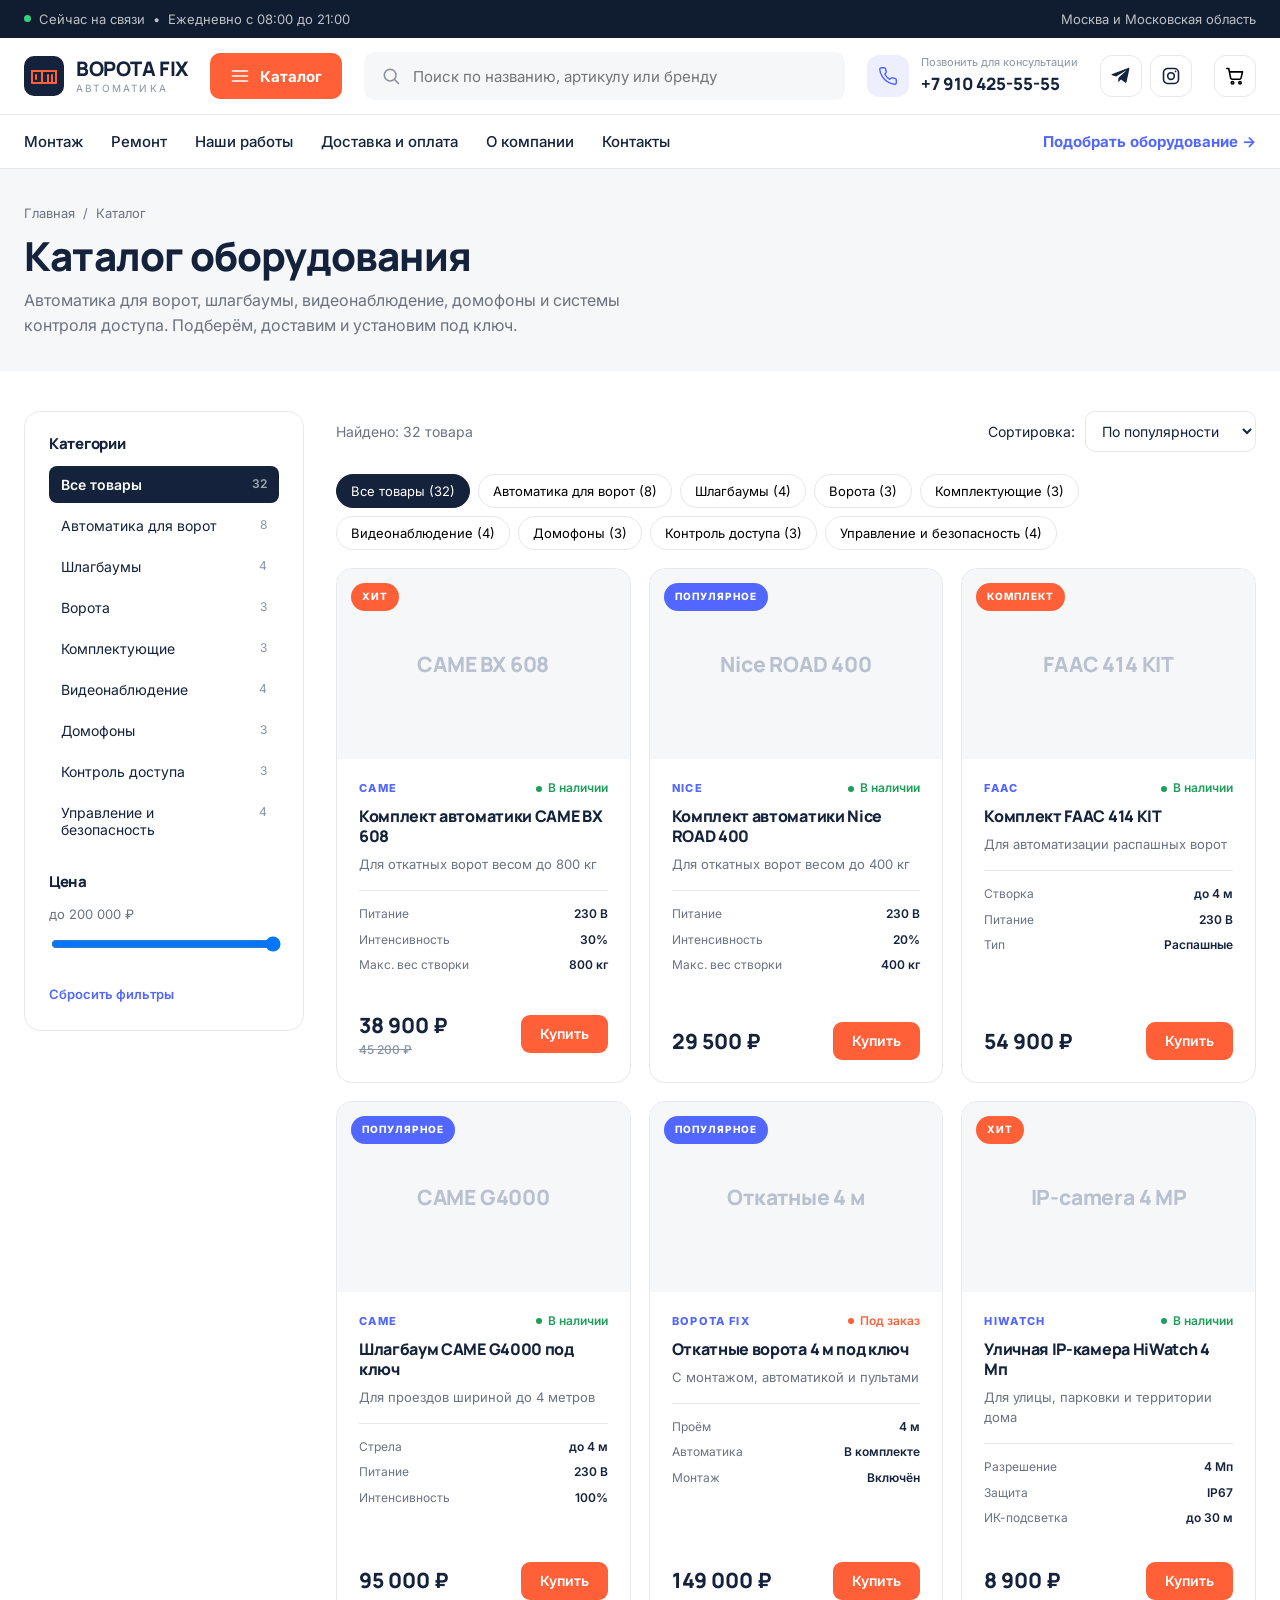
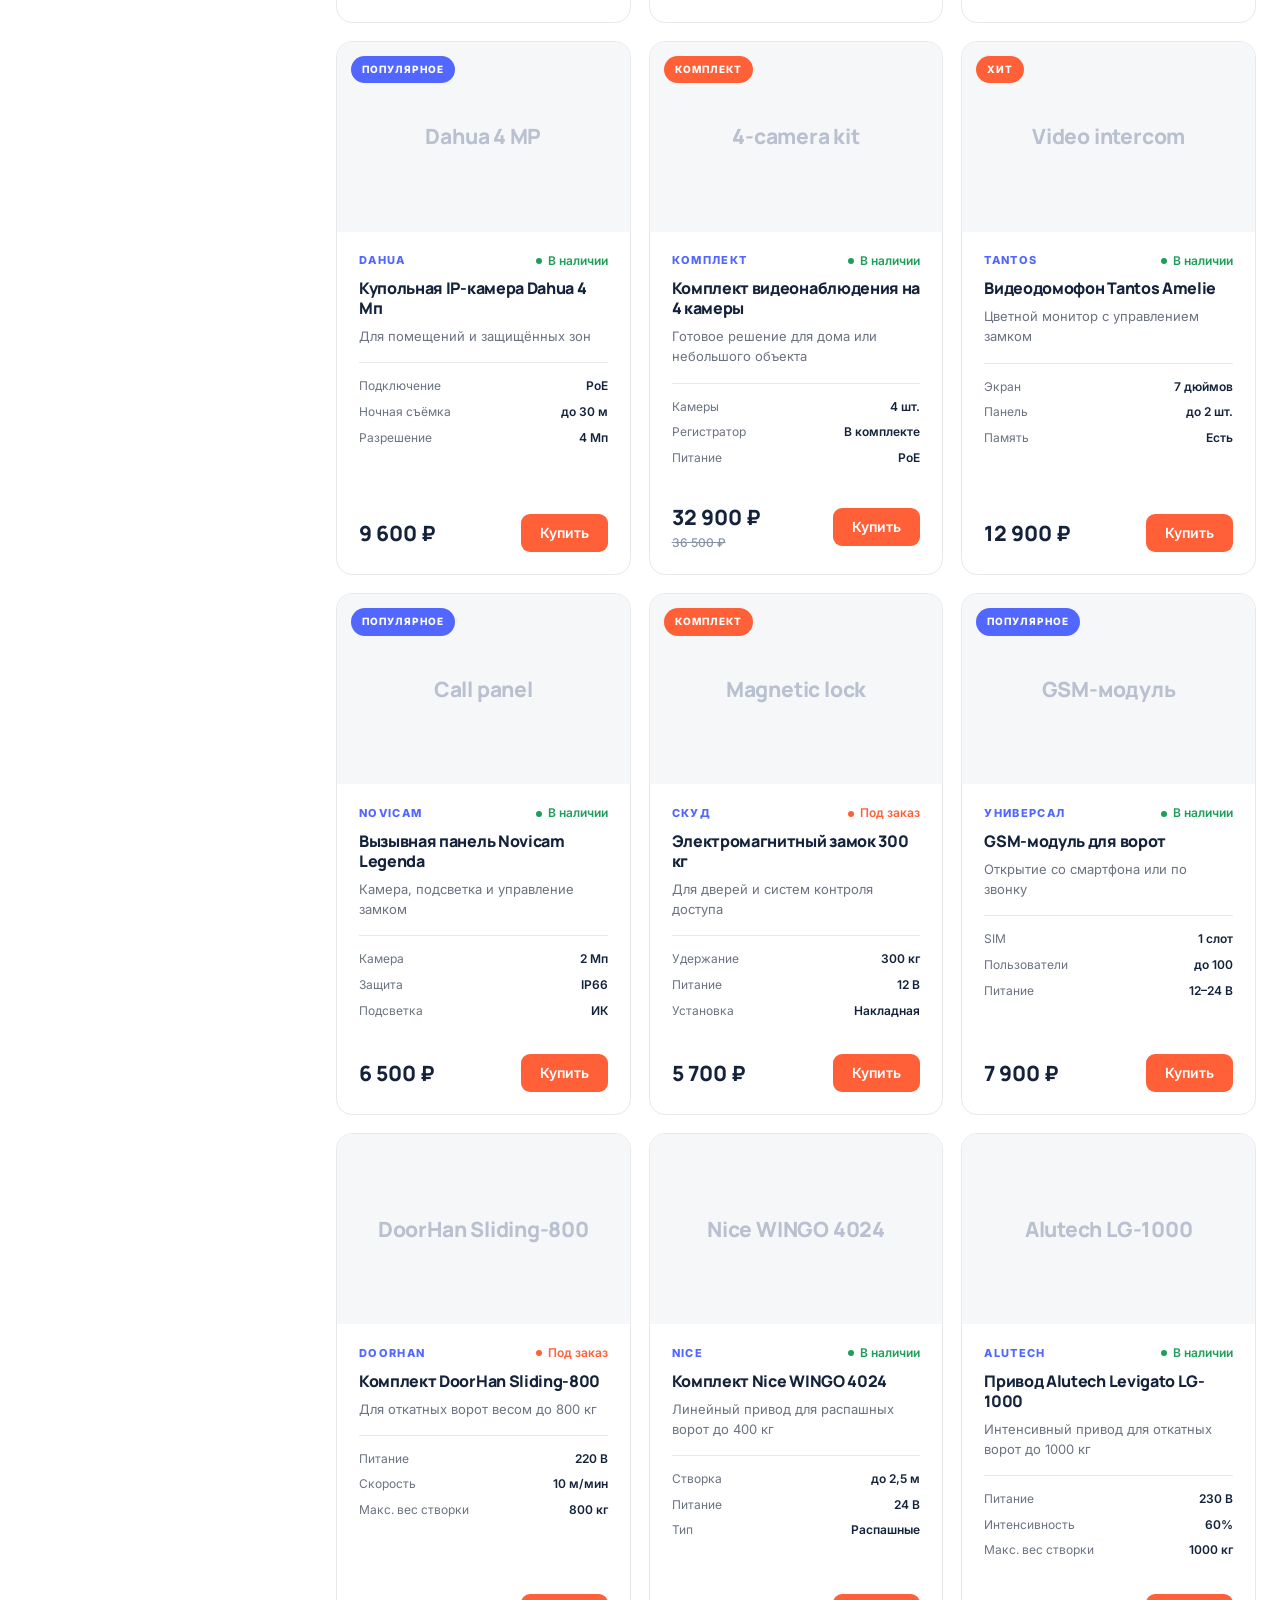
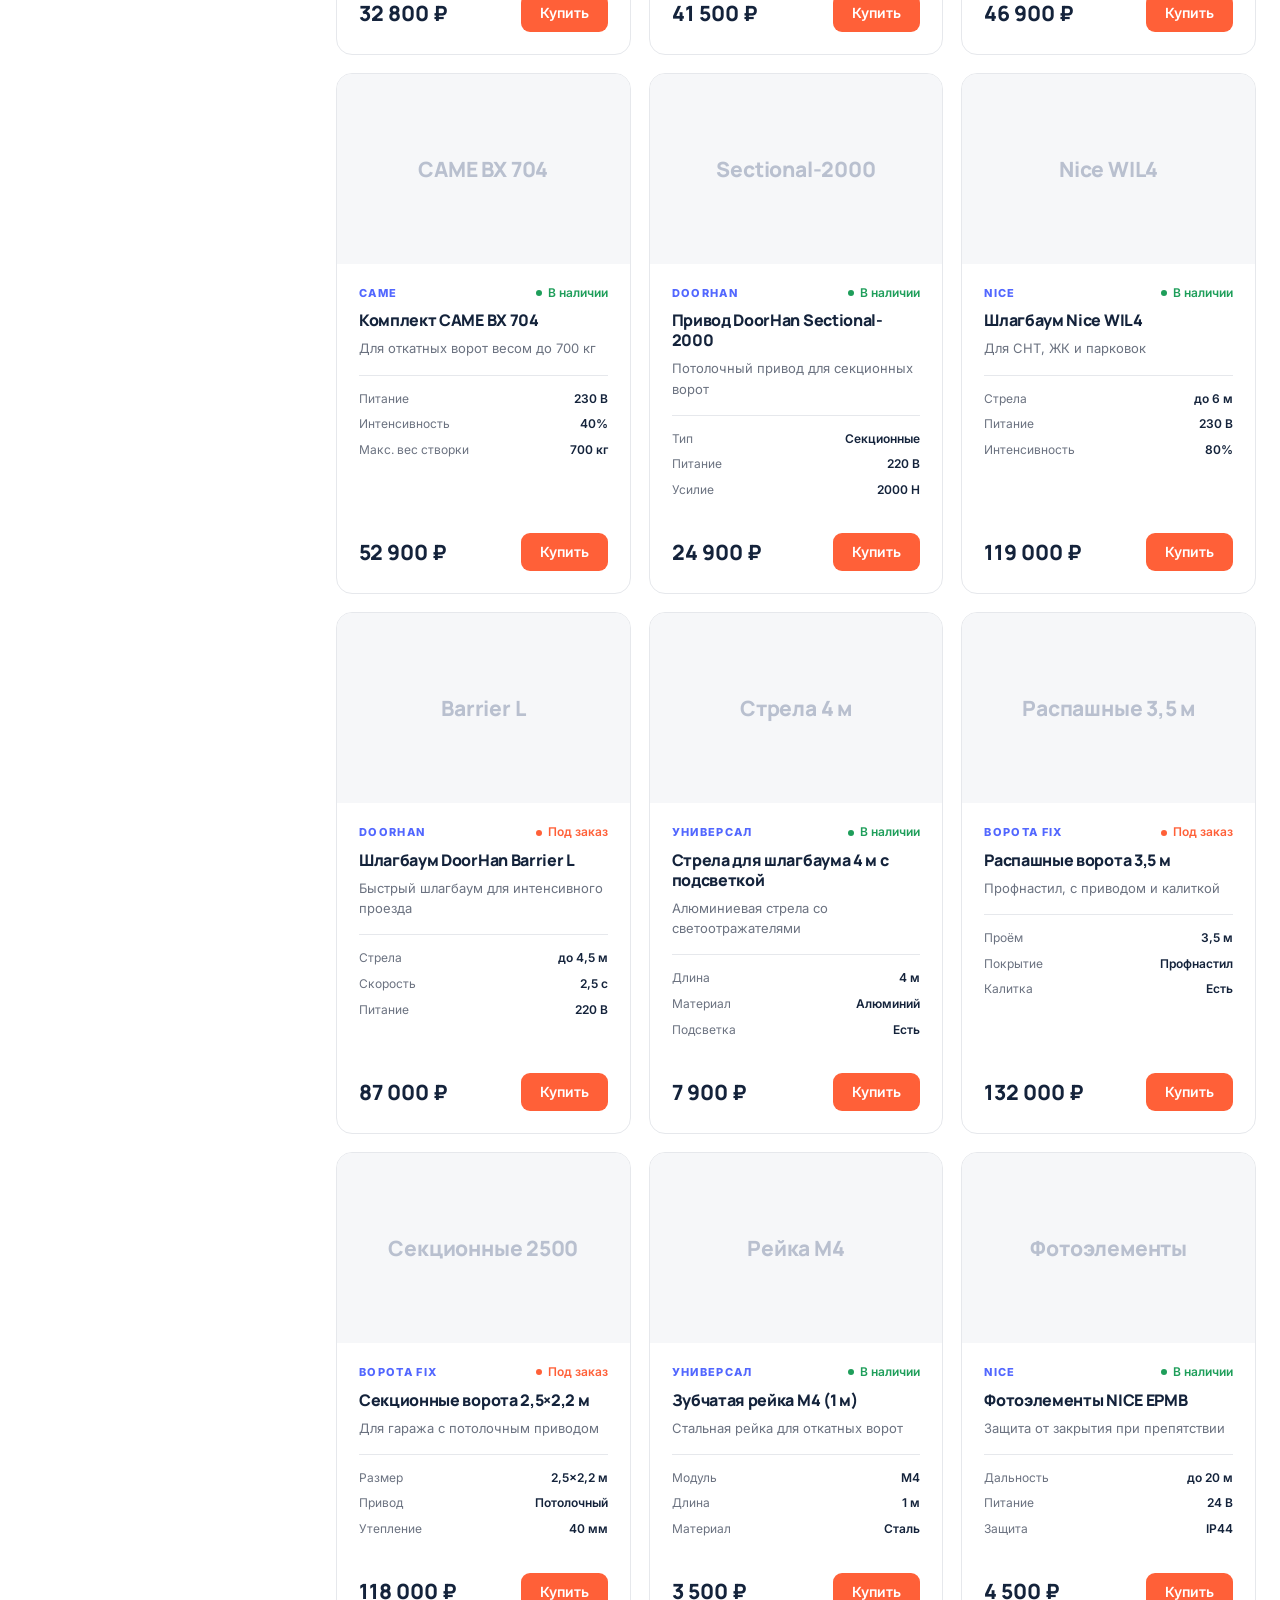
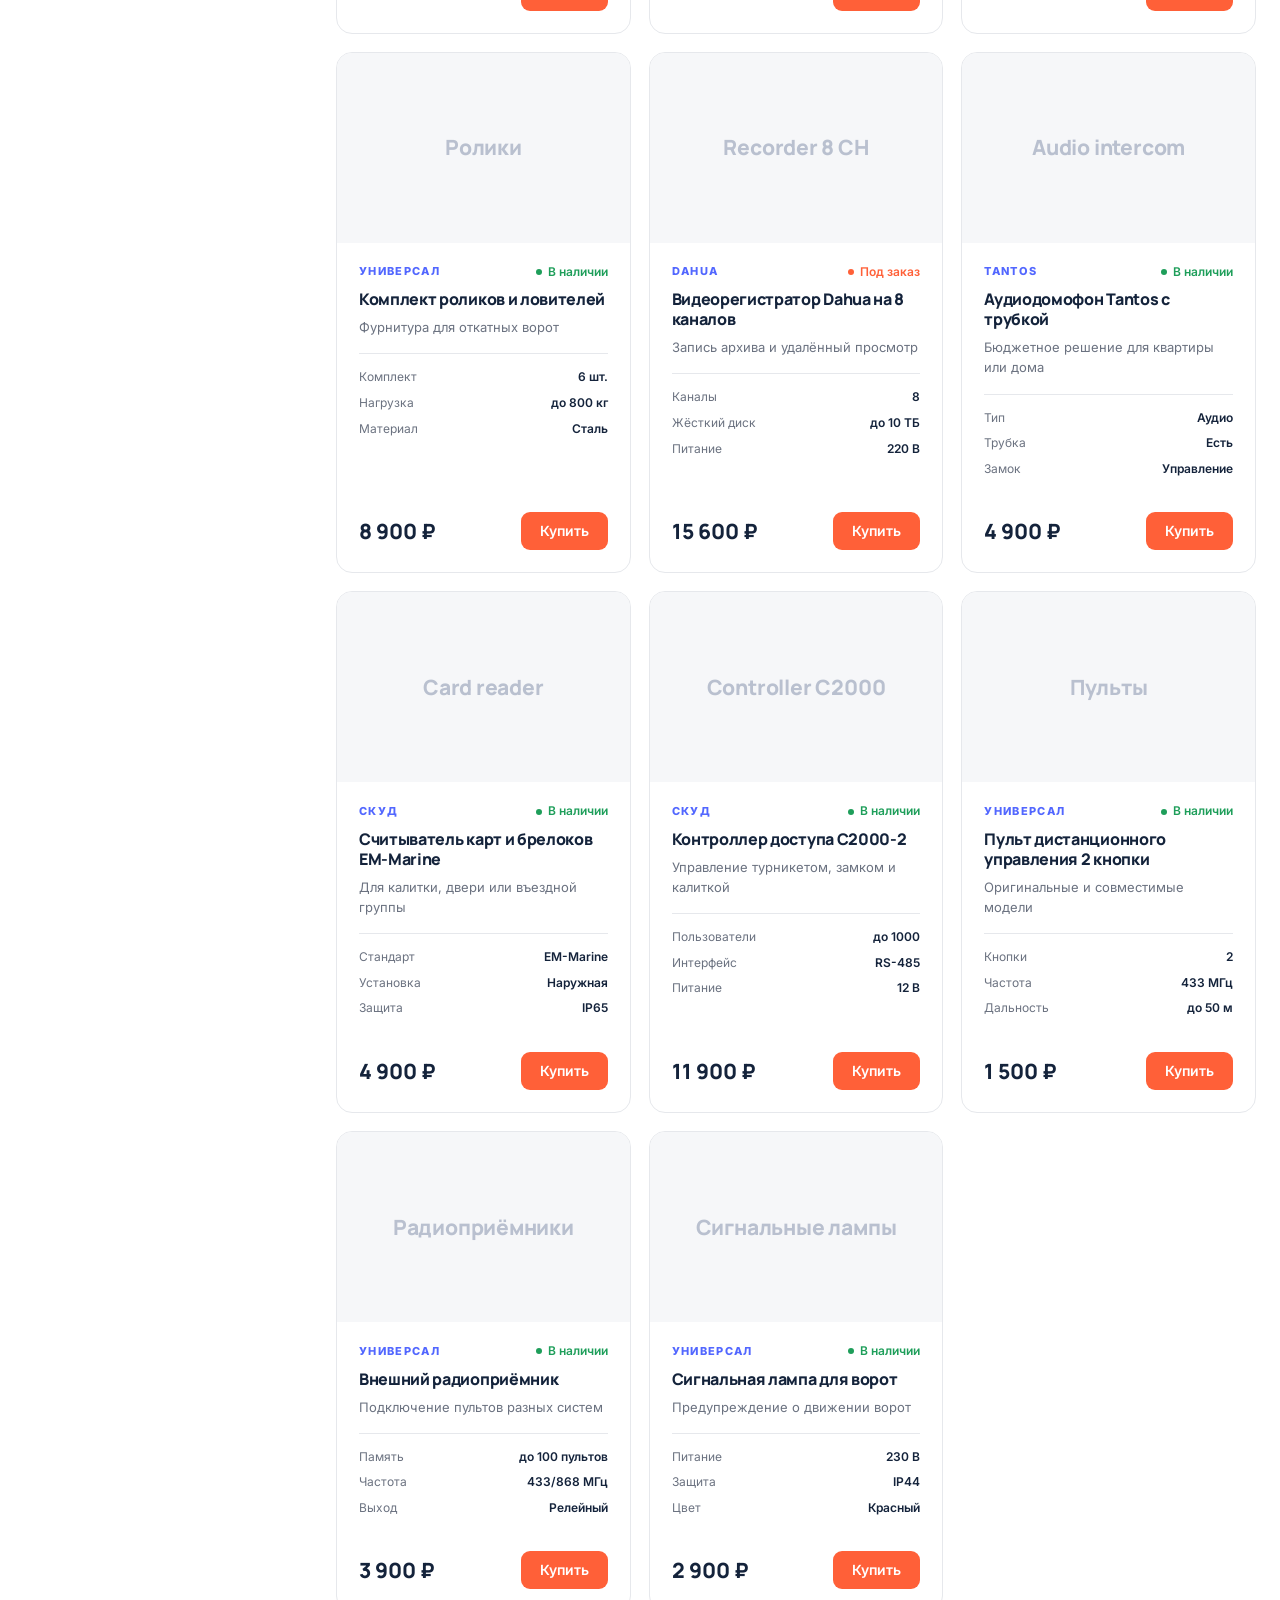
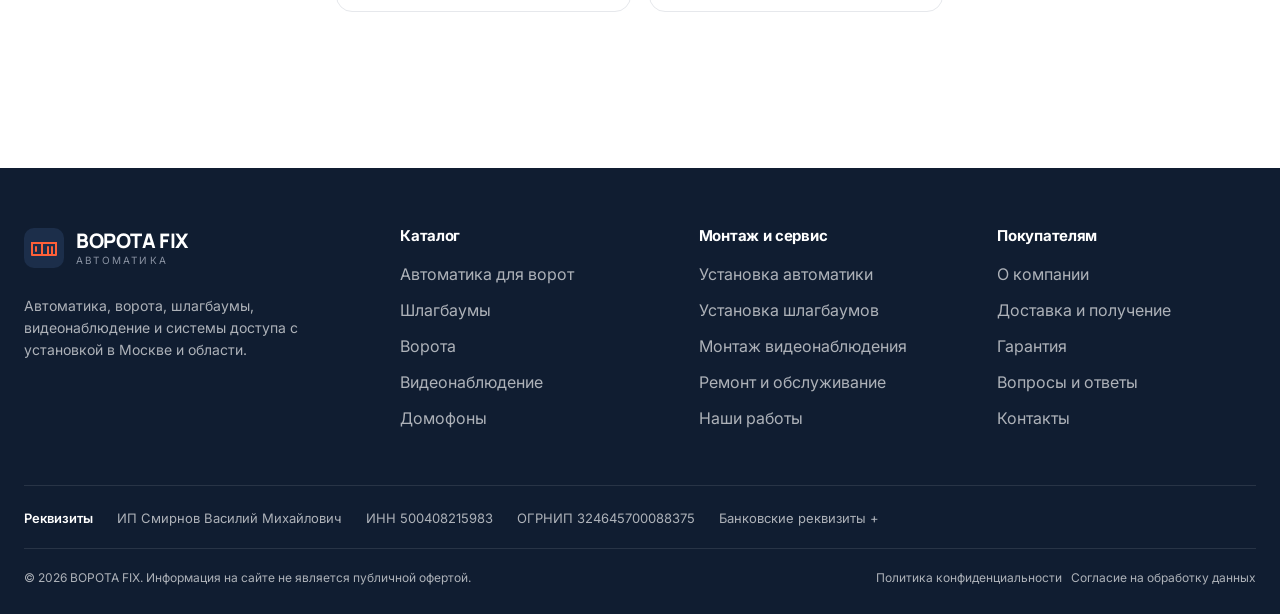
==== commit 1f0d2cc1: "Каталог: выпадающее мега-меню на десктопе и аккордеон категорий в мобильном меню" ====
--- a/catalog.html
+++ b/catalog.html
@@ -37,10 +37,10 @@
           </span>
         </a>
 
-        <a class="catalog-btn" href="catalog.html">
+        <button type="button" class="catalog-btn" data-catalog-toggle aria-expanded="false" aria-haspopup="true">
           <svg class="icon" viewBox="0 0 24 24" fill="none" stroke="currentColor" stroke-width="2" stroke-linecap="round"><path d="M3 6h18M3 12h18M3 18h18"/></svg>
           Каталог
-        </a>
+        </button>
 
         <form class="search" action="catalog.html" method="get" role="search">
           <svg class="icon" viewBox="0 0 24 24" fill="none" stroke="currentColor" stroke-width="1.9" stroke-linecap="round"><circle cx="11" cy="11" r="7"/><path d="m21 21-4.3-4.3"/></svg>
@@ -77,7 +77,13 @@
       <div class="container header__nav-inner">
         <span class="nav-label">Меню</span>
         <ul>
-          <li class="nav-catalog"><a href="catalog.html">Каталог</a></li>
+          <li class="nav-catalog">
+            <button type="button" class="nav-acc" data-submenu-toggle aria-expanded="false">
+              <span>Каталог</span>
+              <i class="nav-acc__chev"></i>
+            </button>
+            <ul class="nav-submenu" id="nav-submenu"></ul>
+          </li>
           <li><a href="index.html#mount">Монтаж</a></li>
           <li><a href="index.html#mount">Ремонт</a></li>
           <li><a href="index.html#works">Наши работы</a></li>
@@ -105,8 +111,22 @@
         </div>
       </div>
     </nav>
-    <div class="nav-backdrop" id="nav-backdrop"></div>
+
+    <div class="megamenu" id="catalog-megamenu">
+      <div class="container">
+        <div class="megamenu__grid" id="catalog-megamenu-grid"></div>
+        <div class="megamenu__foot">
+          <a class="section__link" href="catalog.html">Смотреть весь каталог →</a>
+          <a class="megamenu__phone" href="tel:+79104255555" data-phone-link>
+            <svg class="icon" viewBox="0 0 24 24" fill="none" stroke="currentColor" stroke-width="1.8" stroke-linecap="round" stroke-linejoin="round"><path d="M22 16.9v3a2 2 0 0 1-2.2 2 19.8 19.8 0 0 1-8.6-3.1 19.5 19.5 0 0 1-6-6A19.8 19.8 0 0 1 2.1 4.2 2 2 0 0 1 4.1 2h3a2 2 0 0 1 2 1.7c.1.9.4 1.8.7 2.6a2 2 0 0 1-.5 2.1L8.1 9.9a16 16 0 0 0 6 6l1.5-1.2a2 2 0 0 1 2.1-.5c.8.3 1.7.6 2.6.7a2 2 0 0 1 1.7 2z"/></svg>
+            <span data-phone>+7 910 425-55-55</span>
+          </a>
+        </div>
+      </div>
+    </div>
   </header>
+
+  <div class="nav-backdrop" id="nav-backdrop"></div>
 
   <main>
     <!-- ======= ЗАГОЛОВОК ======= -->
--- a/css/style.css
+++ b/css/style.css
@@ -198,12 +198,48 @@
   gap: 10px;
   background: var(--orange);
   color: #fff;
+  font-family: var(--font-body);
+  font-size: 15px;
   font-weight: 700;
   border: none;
   border-radius: var(--r-sm);
   padding: 13px 20px;
+  cursor: pointer;
 }
 .catalog-btn:hover { background: var(--orange-d); }
+.catalog-btn .icon { transition: transform 0.25s ease; }
+.catalog-btn.is-open .icon { transform: rotate(-90deg); }
+
+/* Мега-меню каталога (desktop) */
+.megamenu {
+  position: absolute;
+  left: 0; right: 0; top: 100%;
+  background: #fff;
+  border-bottom: 1px solid var(--border);
+  box-shadow: 0 30px 70px rgba(20, 35, 59, 0.16);
+  padding: 26px 0 30px;
+  opacity: 0;
+  visibility: hidden;
+  transform: translateY(-10px);
+  transition: opacity 0.25s ease, transform 0.25s ease, visibility 0.25s;
+  z-index: 5;
+}
+.megamenu.is-open { opacity: 1; visibility: visible; transform: none; }
+.megamenu__grid { display: grid; grid-template-columns: repeat(4, minmax(0, 1fr)); gap: 12px; }
+.megamenu__item {
+  display: flex;
+  flex-direction: column;
+  gap: 5px;
+  padding: 16px 18px;
+  border: 1px solid var(--border);
+  border-radius: 14px;
+  transition: border-color 0.18s ease, box-shadow 0.18s ease, transform 0.18s ease;
+}
+.megamenu__item:hover { border-color: var(--navy); box-shadow: var(--shadow); transform: translateY(-2px); }
+.megamenu__item b { font-family: var(--font-head); font-weight: 800; font-size: 16px; }
+.megamenu__item span { font-size: 12.5px; color: var(--muted); }
+.megamenu__foot { display: flex; align-items: center; justify-content: space-between; gap: 16px; margin-top: 20px; flex-wrap: wrap; }
+.megamenu__phone { display: inline-flex; align-items: center; gap: 10px; font-family: var(--font-head); font-weight: 800; font-size: 18px; }
 
 .search {
   flex: 1;
@@ -1243,8 +1279,51 @@
   .header__nav li a:hover { color: var(--orange); }
   .header__nav li a:hover::after { border-color: var(--orange); }
   .header__nav .nav-catalog { display: block; }
-  .header__nav .nav-catalog a { color: var(--indigo); }
   .header__nav .nav-cta-wrap { display: none; }
+  .nav-acc {
+    width: 100%;
+    display: flex;
+    align-items: center;
+    justify-content: space-between;
+    background: none;
+    border: none;
+    padding: 15px 2px;
+    border-bottom: 1px solid var(--border);
+    font-family: var(--font-body);
+    font-size: 16px;
+    font-weight: 700;
+    color: var(--indigo);
+    cursor: pointer;
+  }
+  .nav-acc__chev {
+    width: 8px; height: 8px;
+    border-right: 2px solid #c3c9d6;
+    border-bottom: 2px solid #c3c9d6;
+    transform: rotate(45deg);
+    transition: transform 0.28s ease;
+  }
+  .nav-acc.is-open .nav-acc__chev { transform: rotate(225deg); }
+  .header__nav .nav-submenu {
+    max-height: 0;
+    overflow: hidden;
+    gap: 0;
+    transition: max-height 0.34s ease;
+    background: var(--bg);
+    border-radius: 12px;
+  }
+  .header__nav .nav-submenu.is-open { max-height: 560px; margin: 4px 0 8px; }
+  .header__nav .nav-submenu li { width: 100%; }
+  .header__nav .nav-submenu li a {
+    display: block;
+    padding: 12px 16px;
+    border-bottom: 1px solid var(--border);
+    font-size: 15px;
+    font-weight: 500;
+    color: var(--text);
+  }
+  .header__nav .nav-submenu li:last-child a { border-bottom: none; }
+  .header__nav .nav-submenu li a::after { display: none; }
+  .megamenu { display: none; }
   .nav-mobile { display: flex; flex-direction: column; gap: 14px; }
   .nav-mobile .nav-label { padding-top: 6px; }
   .nav-mobile__phone {
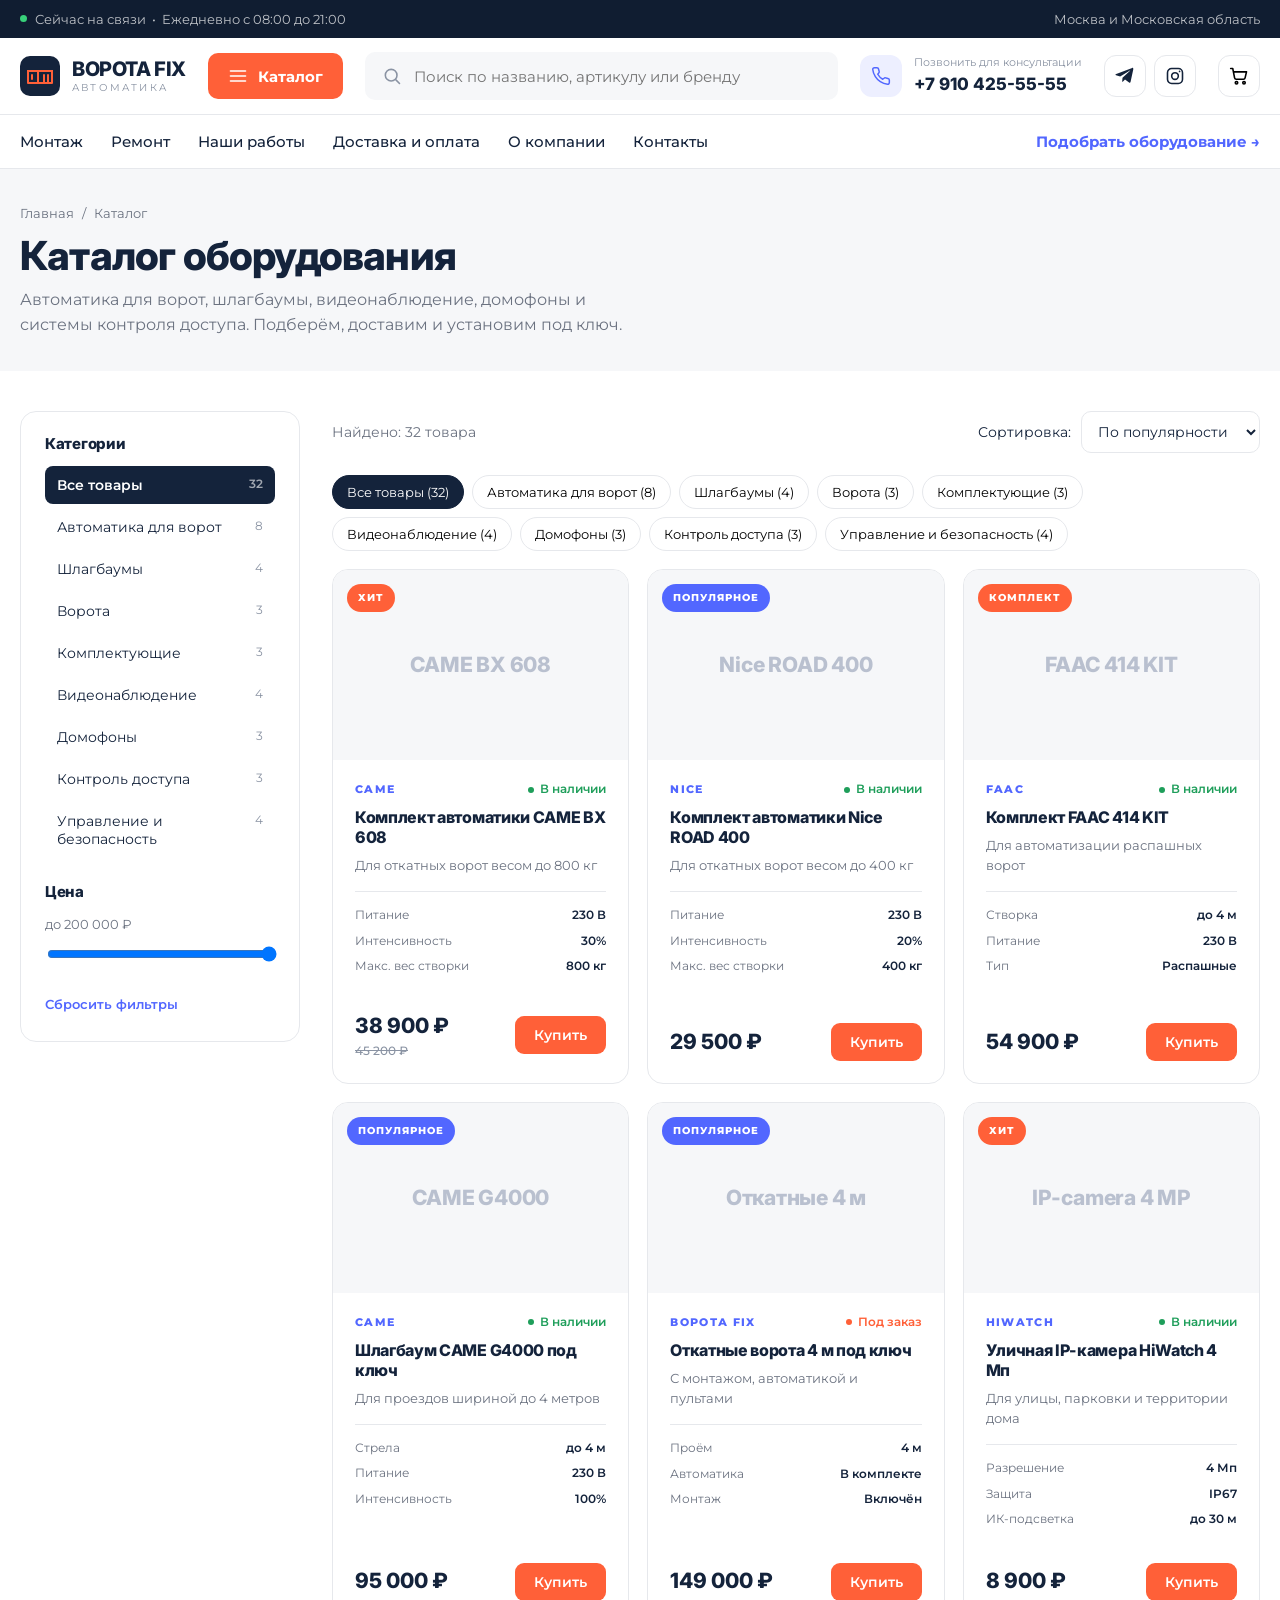
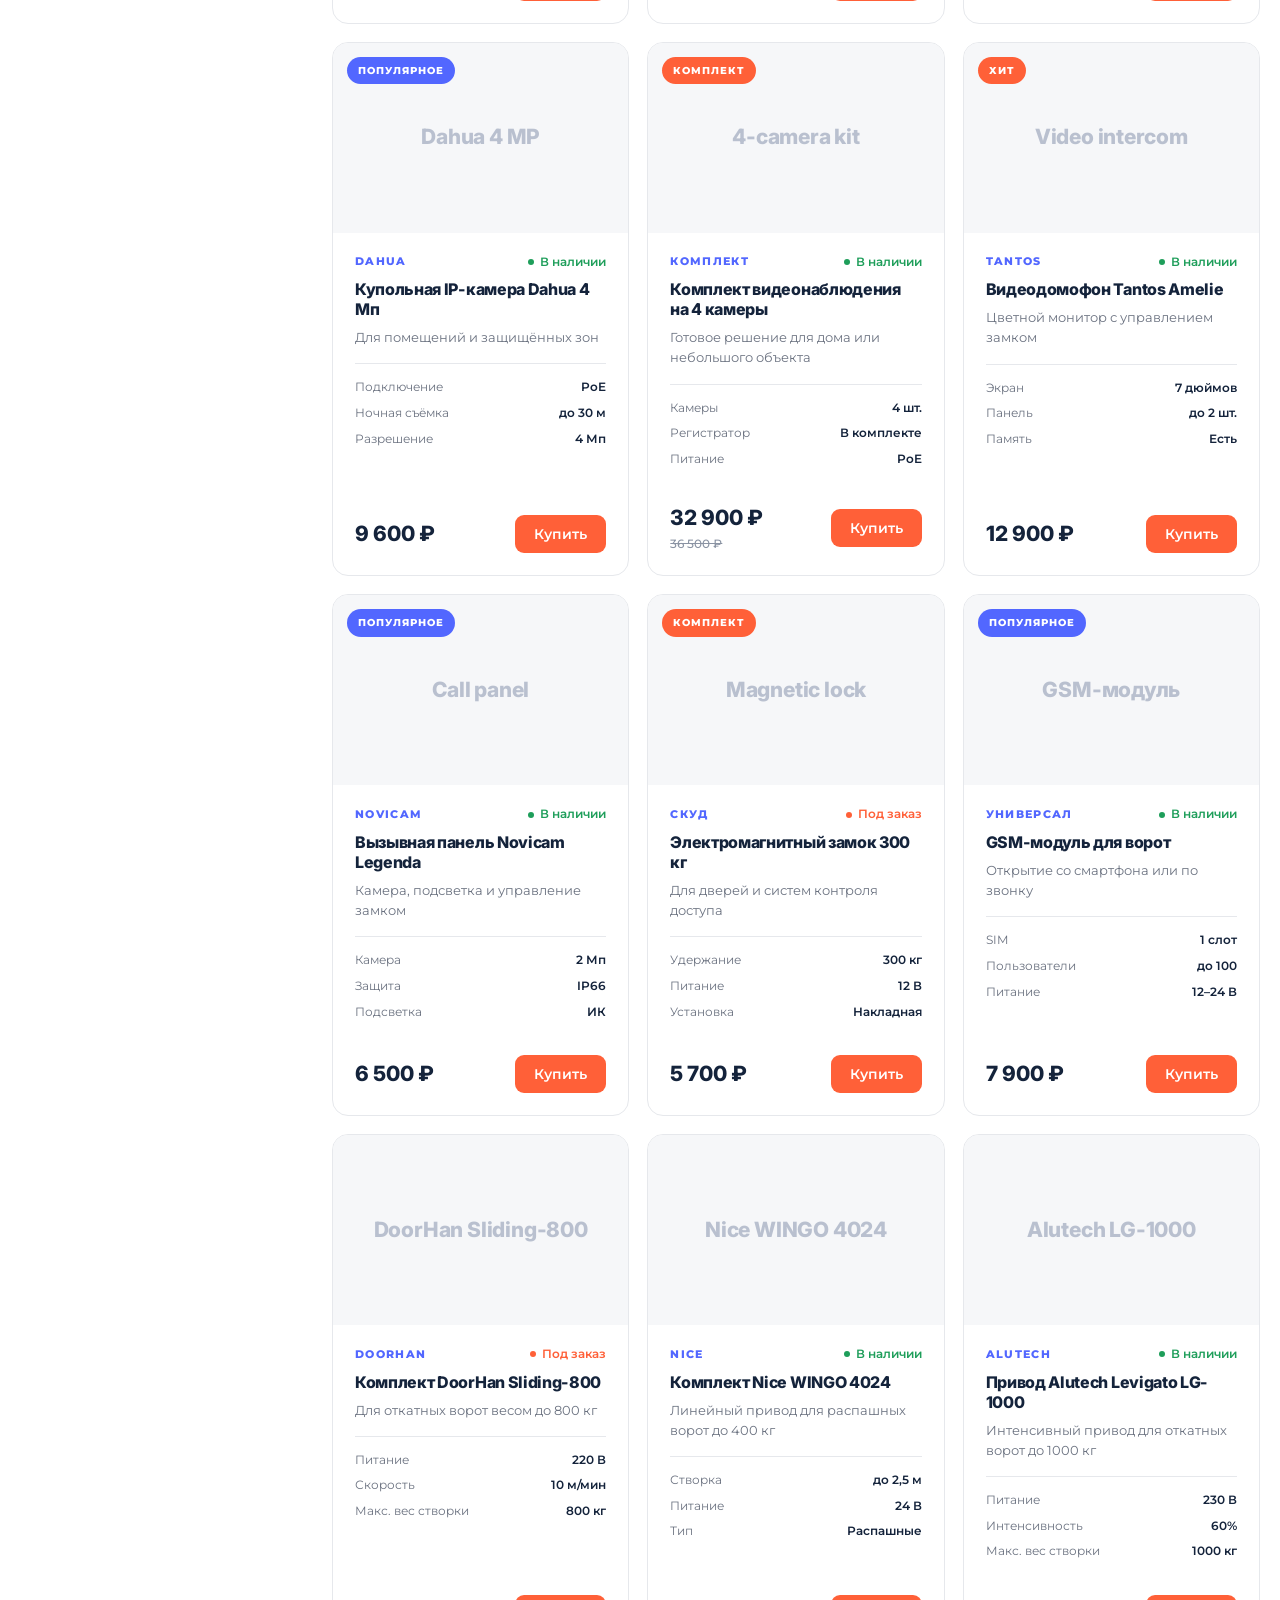
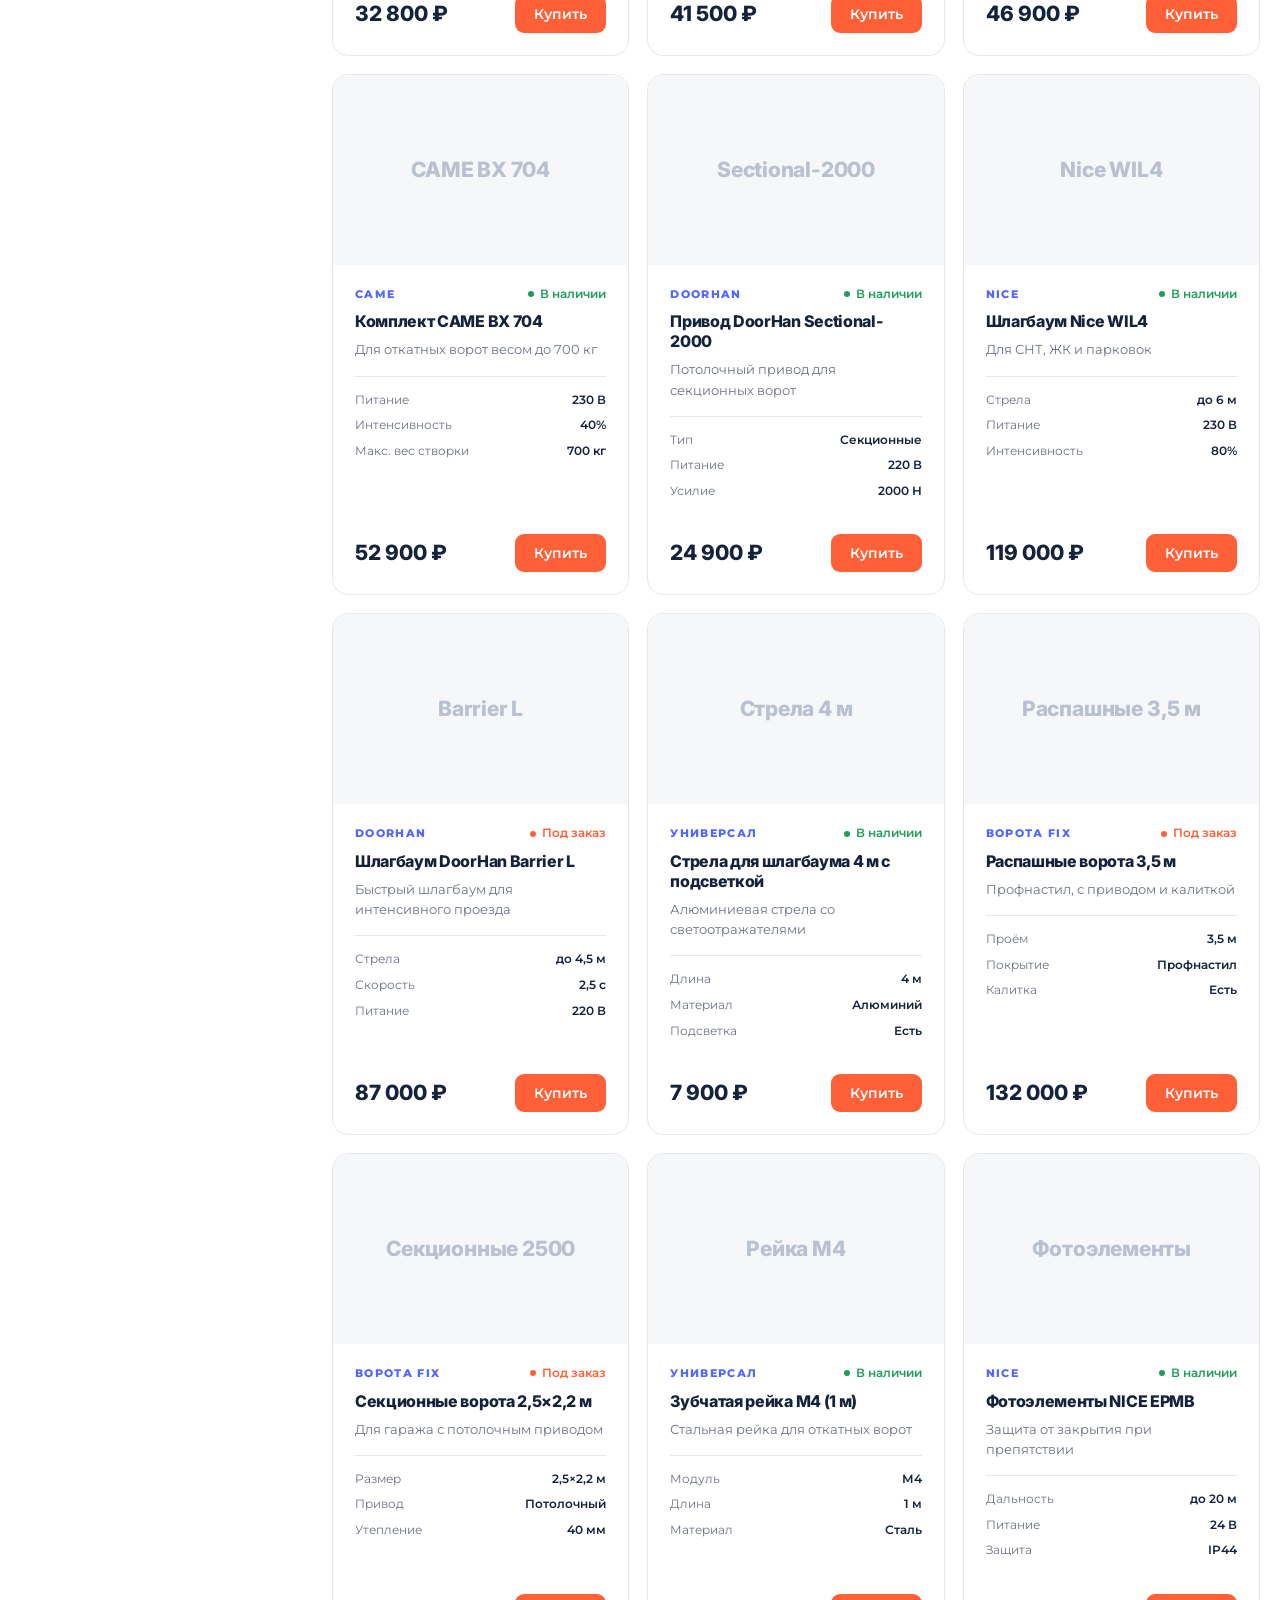
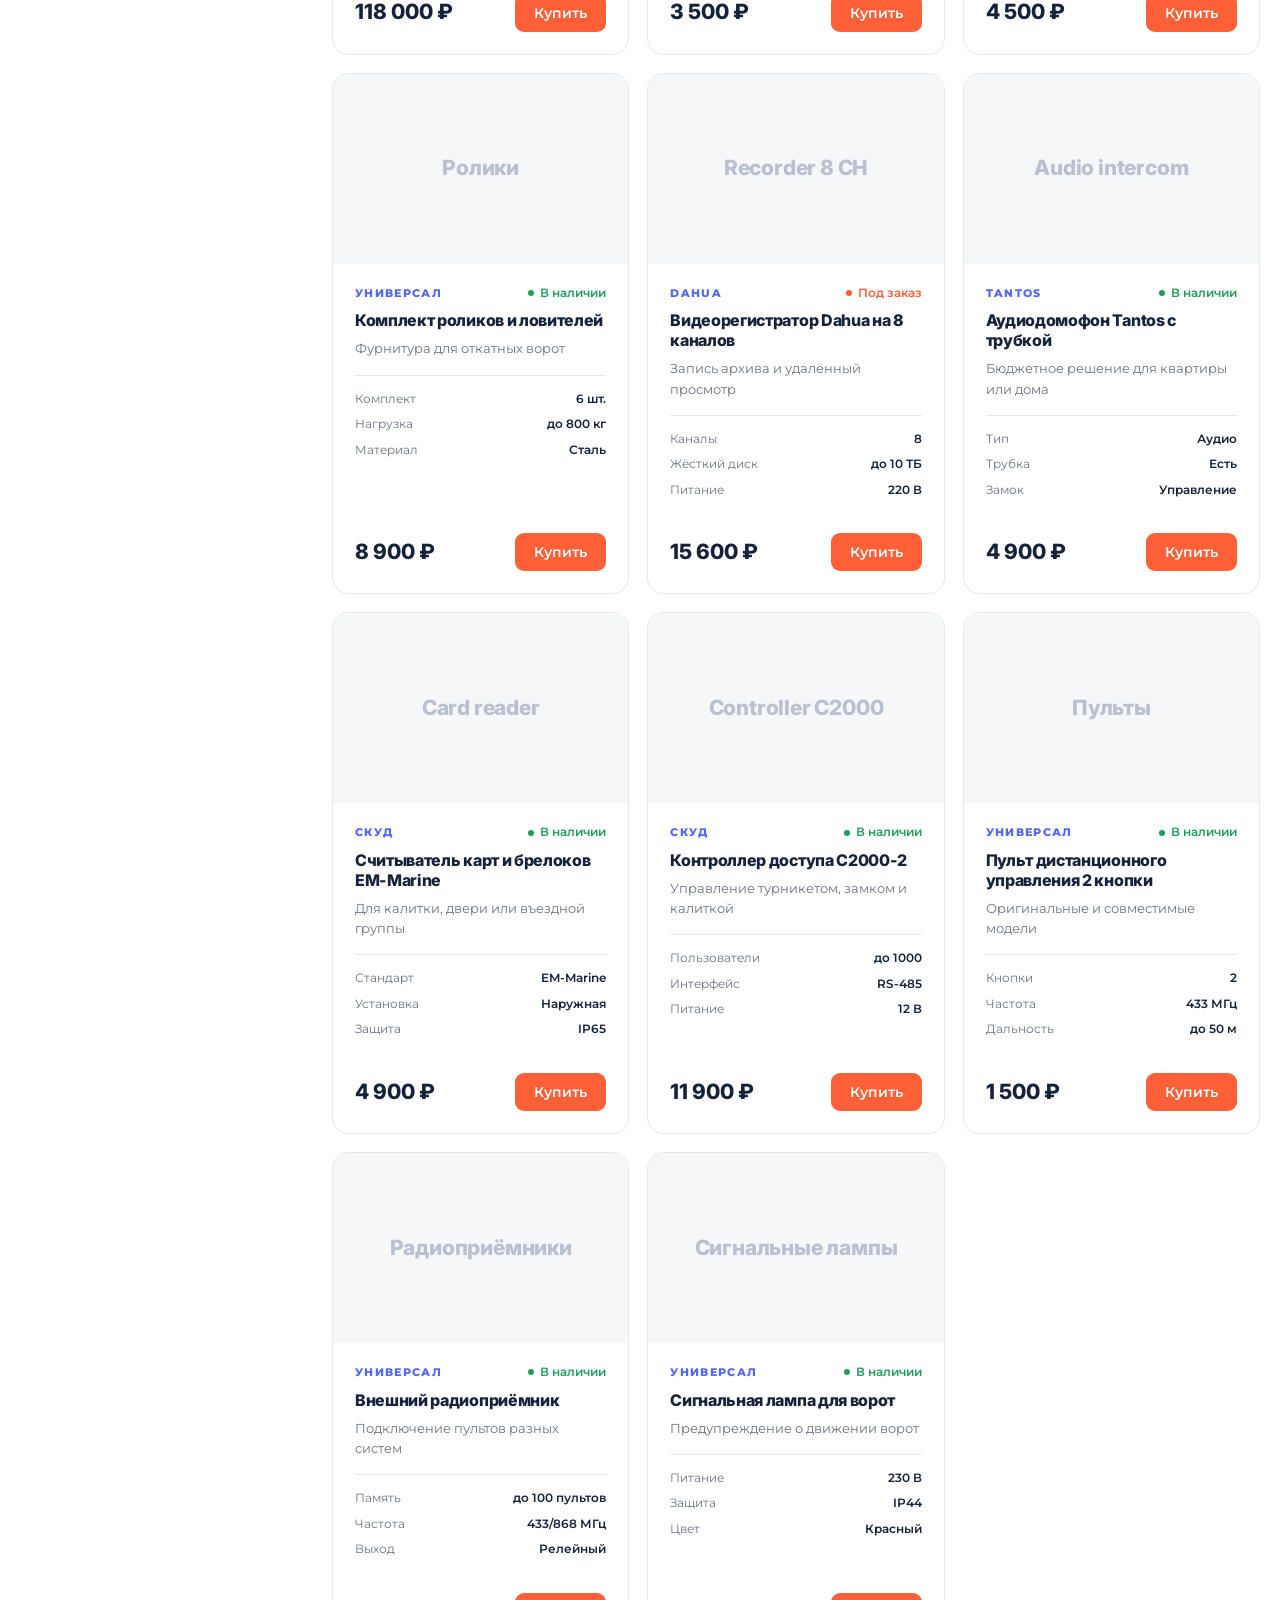
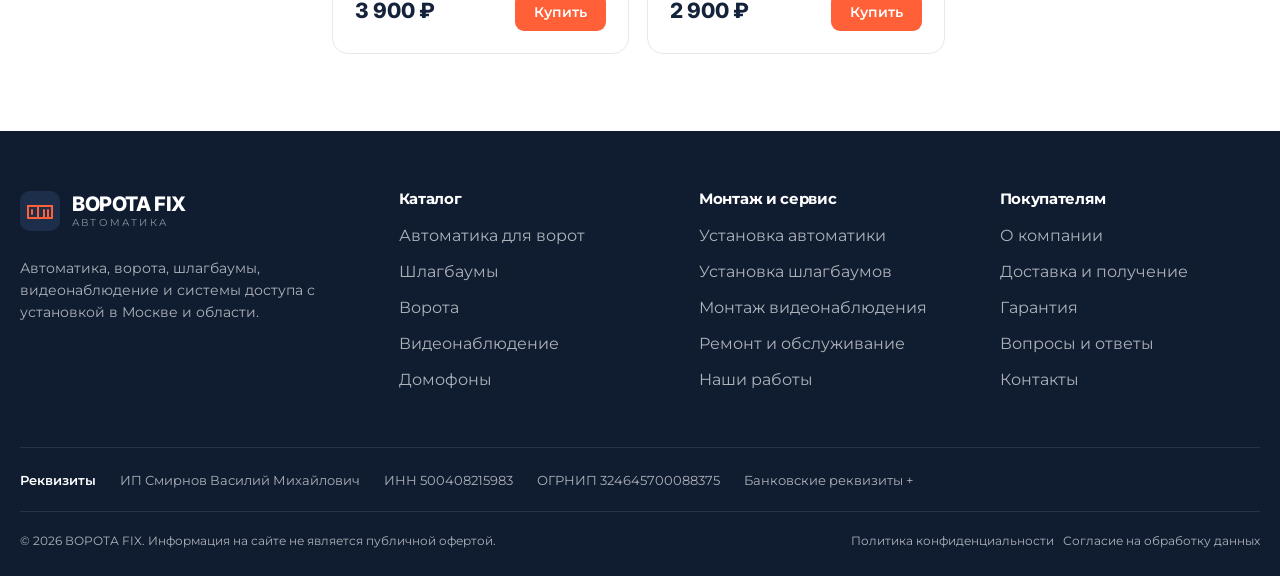
==== commit 91de7cb7: "UI: мобильное меню (фиксы, соцсети, телефон), крестик у кнопки Каталог, шрифты Inter+Montserrat, кон" ====
--- a/catalog.html
+++ b/catalog.html
@@ -38,7 +38,11 @@
         </a>
 
         <button type="button" class="catalog-btn" data-catalog-toggle aria-expanded="false" aria-haspopup="true">
-          <svg class="icon" viewBox="0 0 24 24" fill="none" stroke="currentColor" stroke-width="2" stroke-linecap="round"><path d="M3 6h18M3 12h18M3 18h18"/></svg>
+          <svg class="catalog-btn__icon" viewBox="0 0 24 24" fill="none" stroke="currentColor" stroke-width="2" stroke-linecap="round">
+            <line class="bar bar--1" x1="3" y1="6" x2="21" y2="6"/>
+            <line class="bar bar--2" x1="3" y1="12" x2="21" y2="12"/>
+            <line class="bar bar--3" x1="3" y1="18" x2="21" y2="18"/>
+          </svg>
           Каталог
         </button>
 
@@ -97,14 +101,19 @@
           <span class="nav-label">Контакты</span>
           <a class="nav-mobile__phone" href="tel:+79104255555" data-phone-link>
             <svg class="icon" viewBox="0 0 24 24" fill="none" stroke="currentColor" stroke-width="1.8" stroke-linecap="round" stroke-linejoin="round"><path d="M22 16.9v3a2 2 0 0 1-2.2 2 19.8 19.8 0 0 1-8.6-3.1 19.5 19.5 0 0 1-6-6A19.8 19.8 0 0 1 2.1 4.2 2 2 0 0 1 4.1 2h3a2 2 0 0 1 2 1.7c.1.9.4 1.8.7 2.6a2 2 0 0 1-.5 2.1L8.1 9.9a16 16 0 0 0 6 6l1.5-1.2a2 2 0 0 1 2.1-.5c.8.3 1.7.6 2.6.7a2 2 0 0 1 1.7 2z"/></svg>
-            <span data-phone>+7 910 425-55-55</span>
+            <span class="nav-mobile__phone-text">
+              <small>Позвонить для консультации</small>
+              <span data-phone>+7 910 425-55-55</span>
+            </span>
           </a>
           <div class="nav-mobile__socials">
-            <a class="social-btn" href="https://t.me/+79104255555" target="_blank" rel="noopener" aria-label="Telegram">
-              <svg class="icon" viewBox="0 0 24 24" fill="currentColor"><path d="M21.9 4.3 18.7 19c-.2 1-.9 1.3-1.8.8l-4.9-3.6-2.4 2.3c-.3.3-.5.5-1 .5l.4-5 9.1-8.2c.4-.4-.1-.6-.6-.2L6.2 12.7l-4.9-1.5c-1-.3-1-1 .2-1.5l19.1-7.4c.9-.3 1.6.2 1.3 2z"/></svg>
+            <a class="nav-social" href="https://t.me/+79104255555" target="_blank" rel="noopener" aria-label="Telegram">
+              <span class="nav-social__icon"><svg class="icon" viewBox="0 0 24 24" fill="currentColor"><path d="M21.9 4.3 18.7 19c-.2 1-.9 1.3-1.8.8l-4.9-3.6-2.4 2.3c-.3.3-.5.5-1 .5l.4-5 9.1-8.2c.4-.4-.1-.6-.6-.2L6.2 12.7l-4.9-1.5c-1-.3-1-1 .2-1.5l19.1-7.4c.9-.3 1.6.2 1.3 2z"/></svg></span>
+              <span>Telegram</span>
             </a>
-            <a class="social-btn" href="https://instagram.com/" target="_blank" rel="noopener" aria-label="Instagram">
-              <svg class="icon" viewBox="0 0 24 24" fill="none" stroke="currentColor" stroke-width="1.9"><rect x="3" y="3" width="18" height="18" rx="5"/><circle cx="12" cy="12" r="4"/><circle cx="17.5" cy="6.5" r="1" fill="currentColor" stroke="none"/></svg>
+            <a class="nav-social" href="https://instagram.com/" target="_blank" rel="noopener" aria-label="Instagram">
+              <span class="nav-social__icon"><svg class="icon" viewBox="0 0 24 24" fill="none" stroke="currentColor" stroke-width="1.9"><rect x="3" y="3" width="18" height="18" rx="5"/><circle cx="12" cy="12" r="4"/><circle cx="17.5" cy="6.5" r="1" fill="currentColor" stroke="none"/></svg></span>
+              <span>Instagram</span>
             </a>
           </div>
           <button type="button" class="btn btn--primary btn--block" data-callback>Заказать звонок</button>
--- a/css/style.css
+++ b/css/style.css
@@ -4,7 +4,7 @@
    orange #FF6038 · navy #14233B · indigo #5267FF · bg #F6F7F9
    ========================================================= */
 
-@import url("https://fonts.googleapis.com/css2?family=Inter:wght@400;500;600;700&family=Manrope:wght@500;600;700;800&display=swap");
+@import url("https://fonts.googleapis.com/css2?family=Inter:wght@400;500;600;700;800;900&family=Montserrat:wght@400;500;600;700;800;900&display=swap");
 
 :root {
   --orange: #ff6038;
@@ -33,10 +33,11 @@
 
   --shadow: 0 10px 34px rgba(20, 35, 59, 0.07);
   --shadow-lg: 0 24px 60px rgba(20, 35, 59, 0.14);
-  --container: 1280px;
-
-  --font-head: "Manrope", "Inter", system-ui, -apple-system, "Segoe UI", Roboto, Arial, sans-serif;
-  --font-body: "Inter", system-ui, -apple-system, "Segoe UI", Roboto, Arial, sans-serif;
+  --container: 1400px;
+  --section-space: clamp(48px, 6vw, 96px);
+
+  --font-head: "Inter", system-ui, -apple-system, "Segoe UI", Roboto, Arial, sans-serif;
+  --font-body: "Montserrat", system-ui, -apple-system, "Segoe UI", Roboto, Arial, sans-serif;
 }
 
 *,
@@ -73,7 +74,7 @@
   width: 100%;
   max-width: var(--container);
   margin: 0 auto;
-  padding: 0 24px;
+  padding: 0 20px;
 }
 
 .muted { color: var(--muted); }
@@ -130,8 +131,8 @@
   border-radius: 2px;
 }
 
-.section { padding: 76px 0; }
-.section--tight { padding: 56px 0; }
+.section { padding: var(--section-space) 0; }
+.section--tight { padding: var(--section-space) 0; }
 .section--bg { background: var(--bg); }
 
 .section__head {
@@ -207,8 +208,14 @@
   cursor: pointer;
 }
 .catalog-btn:hover { background: var(--orange-d); }
-.catalog-btn .icon { transition: transform 0.25s ease; }
-.catalog-btn.is-open .icon { transform: rotate(-90deg); }
+.catalog-btn__icon { width: 20px; height: 20px; flex: none; overflow: visible; }
+.catalog-btn__icon .bar { transform-box: view-box; transition: transform 0.3s ease, opacity 0.2s ease; }
+.catalog-btn__icon .bar--1 { transform-origin: 12px 6px; }
+.catalog-btn__icon .bar--2 { transform-origin: 12px 12px; }
+.catalog-btn__icon .bar--3 { transform-origin: 12px 18px; }
+.catalog-btn.is-open .catalog-btn__icon .bar--1 { transform: translateY(6px) rotate(45deg); }
+.catalog-btn.is-open .catalog-btn__icon .bar--2 { opacity: 0; }
+.catalog-btn.is-open .catalog-btn__icon .bar--3 { transform: translateY(-6px) rotate(-45deg); }
 
 /* Мега-меню каталога (desktop) */
 .megamenu {
@@ -950,7 +957,7 @@
 /* =========================================================
    FOOTER
    ========================================================= */
-.footer { background: var(--navy-900); color: rgba(255, 255, 255, 0.66); padding: 60px 0 26px; margin-top: 76px; }
+.footer { background: var(--navy-900); color: rgba(255, 255, 255, 0.66); padding: 60px 0 26px; margin-top: 0; }
 .footer__grid { display: grid; grid-template-columns: 1.3fr 1fr 1fr 1fr; gap: 40px; }
 .footer h4 { color: #fff; font-size: 15px; font-family: var(--font-body); font-weight: 700; margin-bottom: 18px; }
 .footer__brand p { font-size: 14px; margin-top: 20px; max-width: 300px; }
@@ -970,7 +977,7 @@
 .page-head h1 { font-size: 40px; margin-top: 12px; }
 .page-head p { color: var(--muted); margin-top: 10px; max-width: 620px; }
 
-.catalog-layout { display: grid; grid-template-columns: 280px 1fr; gap: 32px; align-items: start; padding: 40px 0 80px; }
+.catalog-layout { display: grid; grid-template-columns: 280px 1fr; gap: 32px; align-items: start; padding: 40px 0 var(--section-space); }
 .filters {
   position: sticky;
   top: 130px;
@@ -1240,6 +1247,7 @@
   .header__phone-icon { width: 42px; height: 42px; }
   .cart-btn { order: 4; }
   .header__nav {
+    display: block;
     position: absolute;
     left: 0; right: 0; top: 100%;
     background: #fff;
@@ -1253,6 +1261,7 @@
     transition: transform 0.36s cubic-bezier(0.22, 1, 0.36, 1), opacity 0.3s ease, visibility 0.36s;
     max-height: calc(100vh - 96px);
     overflow-y: auto;
+    overflow-anchor: none;
   }
   .header__nav.is-open { transform: none; opacity: 1; visibility: visible; pointer-events: auto; }
   .header__nav-inner { flex-direction: column; align-items: stretch; }
@@ -1271,13 +1280,7 @@
     font-size: 16px; font-weight: 600;
     transition: color 0.18s ease;
   }
-  .header__nav li a::after {
-    content: ""; width: 8px; height: 8px; margin-left: 12px;
-    border-right: 2px solid #c3c9d6; border-bottom: 2px solid #c3c9d6;
-    transform: rotate(-45deg); transition: border-color 0.18s ease;
-  }
   .header__nav li a:hover { color: var(--orange); }
-  .header__nav li a:hover::after { border-color: var(--orange); }
   .header__nav .nav-catalog { display: block; }
   .header__nav .nav-cta-wrap { display: none; }
   .nav-acc {
@@ -1322,23 +1325,43 @@
     color: var(--text);
   }
   .header__nav .nav-submenu li:last-child a { border-bottom: none; }
-  .header__nav .nav-submenu li a::after { display: none; }
   .megamenu { display: none; }
   .nav-mobile { display: flex; flex-direction: column; gap: 14px; }
   .nav-mobile .nav-label { padding-top: 6px; }
-  .nav-mobile__phone {
-    display: flex; align-items: center; gap: 12px;
+  .nav-mobile a.nav-mobile__phone {
+    display: flex; align-items: center; gap: 13px;
     padding: 12px 14px;
     border-radius: 16px;
-    background: var(--bg);
-    font-family: var(--font-head); font-weight: 800; font-size: 19px;
-  }
-  .nav-mobile__phone .icon {
-    width: 42px; height: 42px; padding: 10px; border-radius: 13px;
+    background: linear-gradient(135deg, #fff5f1, #ffe7df);
+    border: 1px solid #ffd9cd;
+  }
+  .nav-mobile a.nav-mobile__phone .icon {
+    width: 44px; height: 44px; padding: 11px; border-radius: 14px;
     background: var(--orange); color: #fff; flex: none;
   }
-  .nav-mobile__socials { display: flex; gap: 10px; }
-  .nav-mobile__socials .social-btn { flex: 1; height: 48px; border-radius: 14px; }
+  .nav-mobile__phone-text { display: flex; flex-direction: column; line-height: 1.25; }
+  .nav-mobile__phone-text small {
+    font-family: var(--font-body); font-weight: 500; font-size: 12px; color: var(--muted);
+  }
+  .nav-mobile__phone-text span[data-phone] {
+    font-family: var(--font-head); font-weight: 800; font-size: 18px; color: var(--text);
+  }
+  .nav-mobile__socials { display: grid; grid-template-columns: 1fr 1fr; gap: 10px; }
+  .nav-mobile a.nav-social {
+    display: flex; align-items: center; gap: 10px;
+    padding: 11px 14px;
+    border: 1px solid var(--border);
+    border-radius: 14px;
+    font-size: 14px; font-weight: 600;
+    transition: border-color 0.18s ease, background 0.18s ease;
+  }
+  .nav-mobile a.nav-social:hover { border-color: var(--navy); background: var(--bg); }
+  .nav-mobile .nav-social__icon {
+    width: 34px; height: 34px; border-radius: 10px;
+    display: grid; place-items: center; flex: none;
+    background: var(--indigo-l); color: var(--indigo);
+  }
+  .nav-mobile .nav-social__icon .icon { width: 18px; height: 18px; }
   .nav-mobile .btn { margin-top: 4px; box-shadow: 0 12px 26px rgba(255, 96, 56, 0.35); }
   .nav-backdrop {
     display: block;
@@ -1361,7 +1384,6 @@
   .burger.is-open span:nth-child(1) { transform: translateY(7px) rotate(45deg); }
   .burger.is-open span:nth-child(2) { opacity: 0; }
   .burger.is-open span:nth-child(3) { transform: translateY(-7px) rotate(-45deg); }
-  .section { padding: 52px 0; }
   .section__title, .lead__title, .contact__title, .page-head h1 { font-size: 30px; }
   .hero__title { font-size: 34px; }
   .hero__nav { display: none; }
@@ -1391,7 +1413,7 @@
 }
 
 @media (max-width: 520px) {
-  .container { padding: 0 16px; }
+  .container { padding: 0 20px; }
   .logo__sub { display: none; }
   .products-grid, .cats-grid, .catalog-grid, .why-grid, .mount-grid, .gate-grid, .works-grid, .brands-grid, .sec-grid, .choices, .choices--3 { grid-template-columns: 1fr; }
   .brand + .brand, .sec-item + .sec-item { border-left: none; }
